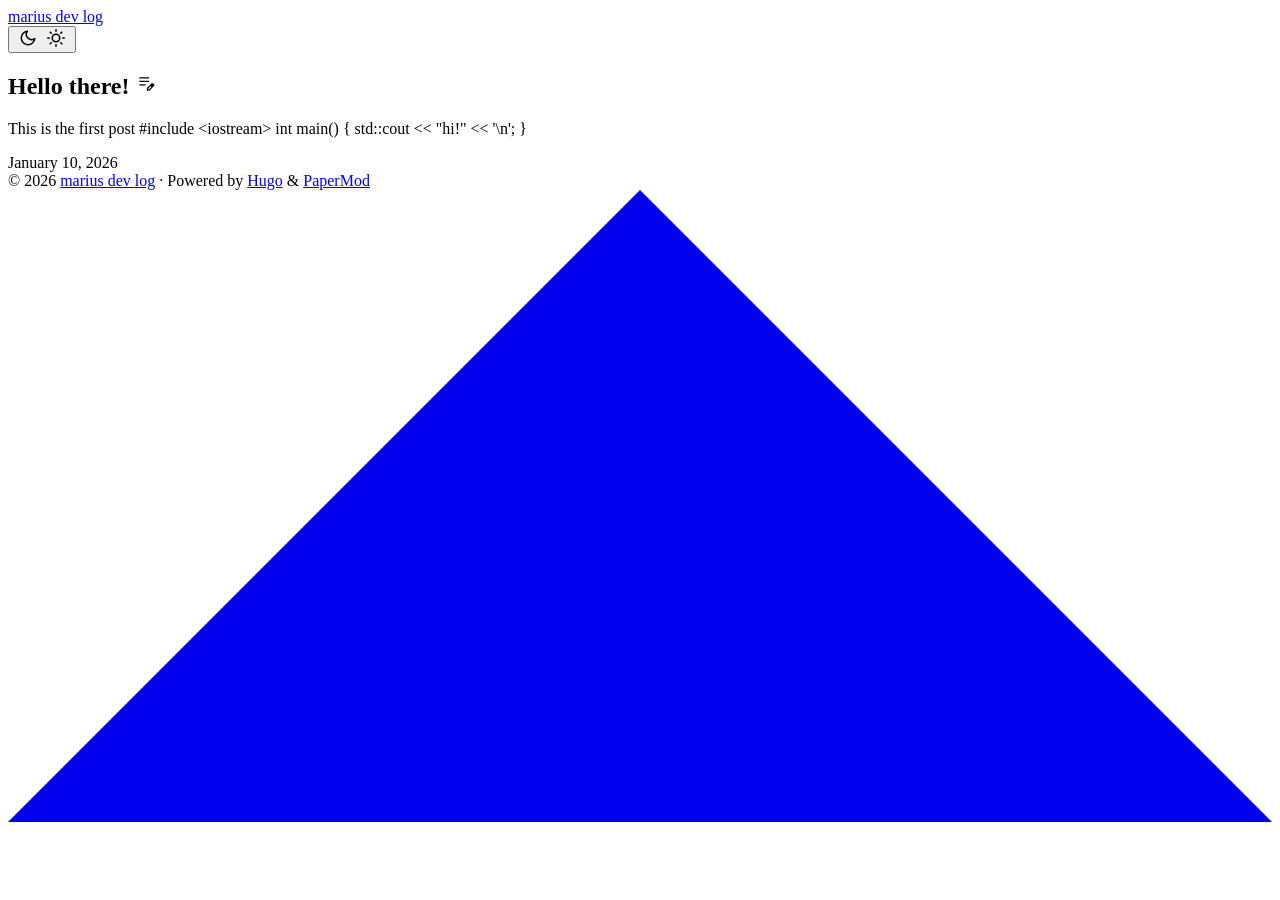
==== public/index.html @ 07ffaeef "Initial Hugo blog commit" ====
<!DOCTYPE html>
<html lang="en" dir="auto" data-theme="auto">

<head>
	<meta name="generator" content="Hugo 0.154.3"><script src="/livereload.js?mindelay=10&amp;v=2&amp;port=1313&amp;path=livereload" data-no-instant defer></script><meta charset="utf-8">
<meta http-equiv="X-UA-Compatible" content="IE=edge">
<meta name="viewport" content="width=device-width, initial-scale=1, shrink-to-fit=no">
<meta name="robots" content="noindex, nofollow">
<title>marius dev log</title>

<meta name="description" content="">
<meta name="author" content="">
<link rel="canonical" href="http://localhost:1313/">
<link crossorigin="anonymous" href="/assets/css/stylesheet.da3211e5ef867bf2b75fd5a6515cfed7195c011e8ab735694e203810a827097b.css" integrity="sha256-2jIR5e&#43;Ge/K3X9WmUVz&#43;1xlcAR6KtzVpTiA4EKgnCXs=" rel="preload stylesheet" as="style">
<link rel="icon" href="http://localhost:1313/favicon.ico">
<link rel="icon" type="image/png" sizes="16x16" href="http://localhost:1313/favicon-16x16.png">
<link rel="icon" type="image/png" sizes="32x32" href="http://localhost:1313/favicon-32x32.png">
<link rel="apple-touch-icon" href="http://localhost:1313/apple-touch-icon.png">
<link rel="mask-icon" href="http://localhost:1313/safari-pinned-tab.svg">
<meta name="theme-color" content="#2e2e33">
<meta name="msapplication-TileColor" content="#2e2e33">
<link rel="alternate" type="application/rss+xml" href="http://localhost:1313/index.xml" title="rss">
<link rel="alternate" hreflang="en" href="http://localhost:1313/">
<noscript>
    <style>
        #theme-toggle,
        .top-link {
            display: none;
        }

    </style>
    <style>
        @media (prefers-color-scheme: dark) {
            :root {
                --theme: rgb(29, 30, 32);
                --entry: rgb(46, 46, 51);
                --primary: rgb(218, 218, 219);
                --secondary: rgb(155, 156, 157);
                --tertiary: rgb(65, 66, 68);
                --content: rgb(196, 196, 197);
                --code-block-bg: rgb(46, 46, 51);
                --code-bg: rgb(55, 56, 62);
                --border: rgb(51, 51, 51);
                color-scheme: dark;
            }

            .list {
                background: var(--theme);
            }

            .toc {
                background: var(--entry);
            }
        }

        @media (prefers-color-scheme: light) {
            .list::-webkit-scrollbar-thumb {
                border-color: var(--code-bg);
            }
        }

    </style>
</noscript>
<script>
    if (localStorage.getItem("pref-theme") === "dark") {
        document.querySelector("html").dataset.theme = 'dark';
    } else if (localStorage.getItem("pref-theme") === "light") {
       document.querySelector("html").dataset.theme = 'light';
    } else if (window.matchMedia('(prefers-color-scheme: dark)').matches) {
        document.querySelector("html").dataset.theme = 'dark';
    } else {
        document.querySelector("html").dataset.theme = 'light';
    }

</script>
</head>
<body class="list" id="top">
    <header class="header">
    <nav class="nav">
        <div class="logo">
            <a href="http://localhost:1313/" accesskey="h" title="marius dev log (Alt + H)">marius dev log</a>
            <div class="logo-switches">
                <button id="theme-toggle" accesskey="t" title="(Alt + T)" aria-label="Toggle theme">
                    <svg id="moon" xmlns="http://www.w3.org/2000/svg" width="24" height="18" viewBox="0 0 24 24"
                        fill="none" stroke="currentColor" stroke-width="2" stroke-linecap="round"
                        stroke-linejoin="round">
                        <path d="M21 12.79A9 9 0 1 1 11.21 3 7 7 0 0 0 21 12.79z"></path>
                    </svg>
                    <svg id="sun" xmlns="http://www.w3.org/2000/svg" width="24" height="18" viewBox="0 0 24 24"
                        fill="none" stroke="currentColor" stroke-width="2" stroke-linecap="round"
                        stroke-linejoin="round">
                        <circle cx="12" cy="12" r="5"></circle>
                        <line x1="12" y1="1" x2="12" y2="3"></line>
                        <line x1="12" y1="21" x2="12" y2="23"></line>
                        <line x1="4.22" y1="4.22" x2="5.64" y2="5.64"></line>
                        <line x1="18.36" y1="18.36" x2="19.78" y2="19.78"></line>
                        <line x1="1" y1="12" x2="3" y2="12"></line>
                        <line x1="21" y1="12" x2="23" y2="12"></line>
                        <line x1="4.22" y1="19.78" x2="5.64" y2="18.36"></line>
                        <line x1="18.36" y1="5.64" x2="19.78" y2="4.22"></line>
                    </svg>
                </button>
            </div>
        </div>
        <ul id="menu">
        </ul>
    </nav>
</header>
<main class="main"> 

<article class="first-entry"> 
  <header class="entry-header">
    <h2 class="entry-hint-parent">Hello there!
      <span class="entry-hint" title="Draft">
        <svg xmlns="http://www.w3.org/2000/svg" height="20" viewBox="0 -960 960 960" fill="currentColor">
          <path
            d="M160-410v-60h300v60H160Zm0-165v-60h470v60H160Zm0-165v-60h470v60H160Zm360 580v-123l221-220q9-9 20-13t22-4q12 0 23 4.5t20 13.5l37 37q9 9 13 20t4 22q0 11-4.5 22.5T862.09-380L643-160H520Zm300-263-37-37 37 37ZM580-220h38l121-122-18-19-19-18-122 121v38Zm141-141-19-18 37 37-18-19Z" />
        </svg>
      </span>
    </h2>
  </header>
  <div class="entry-content">
    <p>This is the first post
#include &lt;iostream&gt; int main() { std::cout &lt;&lt; &#34;hi!&#34; &lt;&lt; &#39;\n&#39;; } </p>
  </div>
  <footer class="entry-footer"><span title='2026-01-10 10:39:03 +1100 AEDT'>January 10, 2026</span></footer>
  <a class="entry-link" aria-label="post link to Hello there!" href="http://localhost:1313/posts/my-first-post/"></a>
</article>
    </main>
    
<footer class="footer">
        <span>&copy; 2026 <a href="http://localhost:1313/">marius dev log</a></span> · 

    <span>
        Powered by
        <a href="https://gohugo.io/" rel="noopener noreferrer" target="_blank">Hugo</a> &
        <a href="https://github.com/adityatelange/hugo-PaperMod/" rel="noopener" target="_blank">PaperMod</a>
    </span>
</footer>
<a href="#top" aria-label="go to top" title="Go to Top (Alt + G)" class="top-link" id="top-link" accesskey="g">
    <svg xmlns="http://www.w3.org/2000/svg" viewBox="0 0 12 6" fill="currentColor">
        <path d="M12 6H0l6-6z" />
    </svg>
</a>

<script>
    let menu = document.getElementById('menu');
    if (menu) {
        
        const scrollPosition = localStorage.getItem("menu-scroll-position");
        if (scrollPosition) {
            menu.scrollLeft = parseInt(scrollPosition, 10);
        }
        
        menu.onscroll = function () {
            localStorage.setItem("menu-scroll-position", menu.scrollLeft);
        }
    }

    document.querySelectorAll('a[href^="#"]').forEach(anchor => {
        anchor.addEventListener("click", function (e) {
            e.preventDefault();
            var id = this.getAttribute("href").substr(1);
            if (!window.matchMedia('(prefers-reduced-motion: reduce)').matches) {
                document.querySelector(`[id='${decodeURIComponent(id)}']`).scrollIntoView({
                    behavior: "smooth"
                });
            } else {
                document.querySelector(`[id='${decodeURIComponent(id)}']`).scrollIntoView();
            }
            if (id === "top") {
                history.replaceState(null, null, " ");
            } else {
                history.pushState(null, null, `#${id}`);
            }
        });
    });

</script>
<script>
    var mybutton = document.getElementById("top-link");
    window.onscroll = function () {
        if (document.body.scrollTop > 800 || document.documentElement.scrollTop > 800) {
            mybutton.style.visibility = "visible";
            mybutton.style.opacity = "1";
        } else {
            mybutton.style.visibility = "hidden";
            mybutton.style.opacity = "0";
        }
    };

</script>
<script>
    document.getElementById("theme-toggle").addEventListener("click", () => {
        const html = document.querySelector("html");
        if (html.dataset.theme === "dark") {
            html.dataset.theme = 'light';
            localStorage.setItem("pref-theme", 'light');
        } else {
            html.dataset.theme = 'dark';
            localStorage.setItem("pref-theme", 'dark');
        }
    })

</script>
</body>

</html>
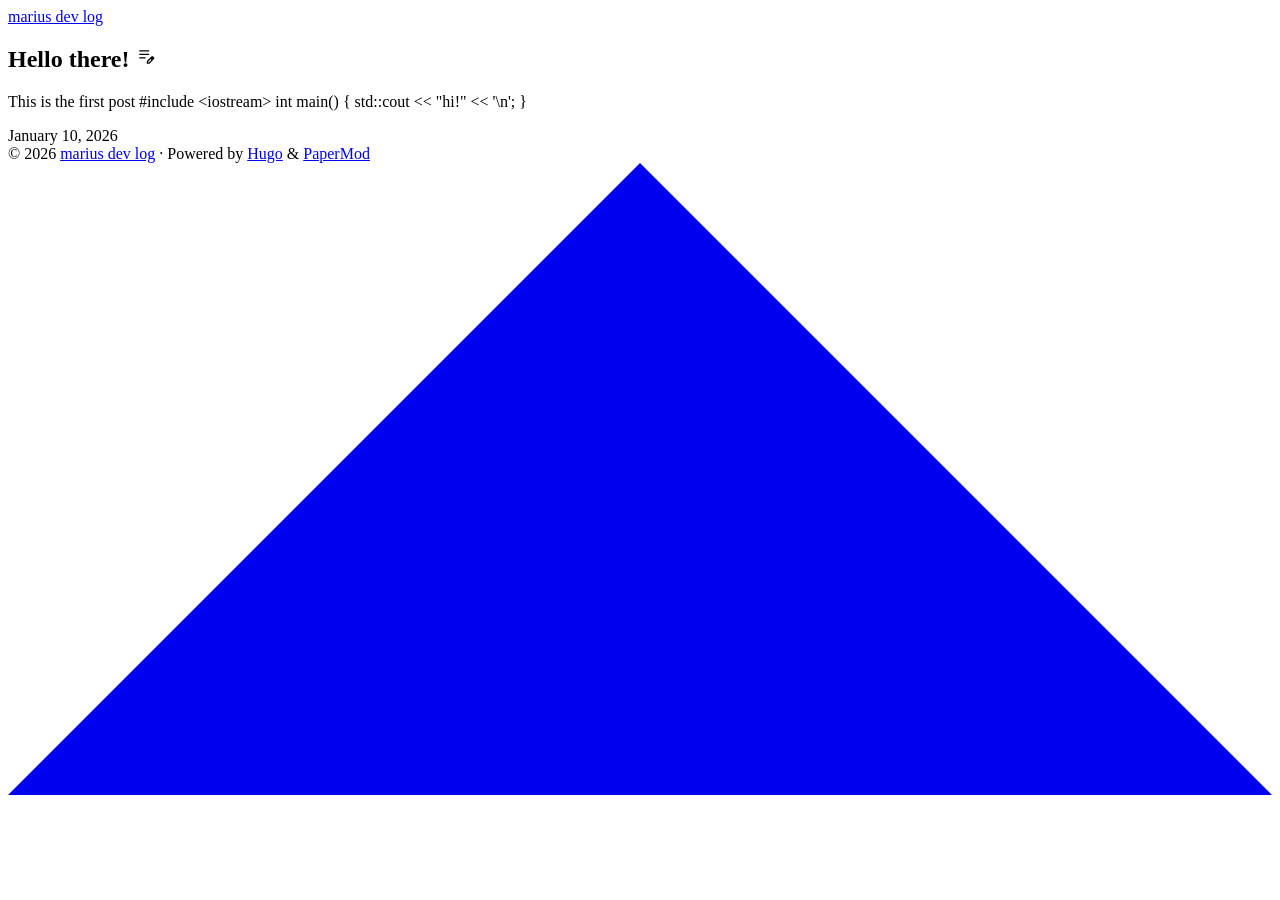
==== commit 8597a45d: "feat: add favicon and changed theme to light" ====
--- a/public/index.html
+++ b/public/index.html
@@ -1,8 +1,8 @@
 <!DOCTYPE html>
-<html lang="en" dir="auto" data-theme="auto">
+<html lang="en" dir="auto" data-theme="light">
 
 <head>
-	<meta name="generator" content="Hugo 0.154.3"><script src="/livereload.js?mindelay=10&amp;v=2&amp;port=1313&amp;path=livereload" data-no-instant defer></script><meta charset="utf-8">
+	<meta name="generator" content="Hugo 0.154.3"><script src="/blog/livereload.js?mindelay=10&amp;v=2&amp;port=1313&amp;path=blog/livereload" data-no-instant defer></script><meta charset="utf-8">
 <meta http-equiv="X-UA-Compatible" content="IE=edge">
 <meta name="viewport" content="width=device-width, initial-scale=1, shrink-to-fit=no">
 <meta name="robots" content="noindex, nofollow">
@@ -10,17 +10,17 @@
 
 <meta name="description" content="">
 <meta name="author" content="">
-<link rel="canonical" href="http://localhost:1313/">
-<link crossorigin="anonymous" href="/assets/css/stylesheet.da3211e5ef867bf2b75fd5a6515cfed7195c011e8ab735694e203810a827097b.css" integrity="sha256-2jIR5e&#43;Ge/K3X9WmUVz&#43;1xlcAR6KtzVpTiA4EKgnCXs=" rel="preload stylesheet" as="style">
-<link rel="icon" href="http://localhost:1313/favicon.ico">
-<link rel="icon" type="image/png" sizes="16x16" href="http://localhost:1313/favicon-16x16.png">
-<link rel="icon" type="image/png" sizes="32x32" href="http://localhost:1313/favicon-32x32.png">
-<link rel="apple-touch-icon" href="http://localhost:1313/apple-touch-icon.png">
-<link rel="mask-icon" href="http://localhost:1313/safari-pinned-tab.svg">
+<link rel="canonical" href="http://localhost:1313/blog/">
+<link crossorigin="anonymous" href="/blog/assets/css/stylesheet.da3211e5ef867bf2b75fd5a6515cfed7195c011e8ab735694e203810a827097b.css" integrity="sha256-2jIR5e&#43;Ge/K3X9WmUVz&#43;1xlcAR6KtzVpTiA4EKgnCXs=" rel="preload stylesheet" as="style">
+<link rel="icon" href="http://localhost:1313/blog/favicon.ico">
+<link rel="icon" type="image/png" sizes="16x16" href="http://localhost:1313/blog/favicon-16x16.png">
+<link rel="icon" type="image/png" sizes="32x32" href="http://localhost:1313/blog/favicon-32x32.png">
+<link rel="apple-touch-icon" href="http://localhost:1313/blog/apple-touch-icon.png">
+<link rel="mask-icon" href="http://localhost:1313/blog/safari-pinned-tab.svg">
 <meta name="theme-color" content="#2e2e33">
 <meta name="msapplication-TileColor" content="#2e2e33">
-<link rel="alternate" type="application/rss+xml" href="http://localhost:1313/index.xml" title="rss">
-<link rel="alternate" hreflang="en" href="http://localhost:1313/">
+<link rel="alternate" type="application/rss+xml" href="http://localhost:1313/blog/index.xml" title="rss">
+<link rel="alternate" hreflang="en" href="http://localhost:1313/blog/">
 <noscript>
     <style>
         #theme-toggle,
@@ -29,77 +29,14 @@
         }
 
     </style>
-    <style>
-        @media (prefers-color-scheme: dark) {
-            :root {
-                --theme: rgb(29, 30, 32);
-                --entry: rgb(46, 46, 51);
-                --primary: rgb(218, 218, 219);
-                --secondary: rgb(155, 156, 157);
-                --tertiary: rgb(65, 66, 68);
-                --content: rgb(196, 196, 197);
-                --code-block-bg: rgb(46, 46, 51);
-                --code-bg: rgb(55, 56, 62);
-                --border: rgb(51, 51, 51);
-                color-scheme: dark;
-            }
-
-            .list {
-                background: var(--theme);
-            }
-
-            .toc {
-                background: var(--entry);
-            }
-        }
-
-        @media (prefers-color-scheme: light) {
-            .list::-webkit-scrollbar-thumb {
-                border-color: var(--code-bg);
-            }
-        }
-
-    </style>
 </noscript>
-<script>
-    if (localStorage.getItem("pref-theme") === "dark") {
-        document.querySelector("html").dataset.theme = 'dark';
-    } else if (localStorage.getItem("pref-theme") === "light") {
-       document.querySelector("html").dataset.theme = 'light';
-    } else if (window.matchMedia('(prefers-color-scheme: dark)').matches) {
-        document.querySelector("html").dataset.theme = 'dark';
-    } else {
-        document.querySelector("html").dataset.theme = 'light';
-    }
-
-</script>
 </head>
 <body class="list" id="top">
     <header class="header">
     <nav class="nav">
         <div class="logo">
-            <a href="http://localhost:1313/" accesskey="h" title="marius dev log (Alt + H)">marius dev log</a>
+            <a href="http://localhost:1313/blog/" accesskey="h" title="marius dev log (Alt + H)">marius dev log</a>
             <div class="logo-switches">
-                <button id="theme-toggle" accesskey="t" title="(Alt + T)" aria-label="Toggle theme">
-                    <svg id="moon" xmlns="http://www.w3.org/2000/svg" width="24" height="18" viewBox="0 0 24 24"
-                        fill="none" stroke="currentColor" stroke-width="2" stroke-linecap="round"
-                        stroke-linejoin="round">
-                        <path d="M21 12.79A9 9 0 1 1 11.21 3 7 7 0 0 0 21 12.79z"></path>
-                    </svg>
-                    <svg id="sun" xmlns="http://www.w3.org/2000/svg" width="24" height="18" viewBox="0 0 24 24"
-                        fill="none" stroke="currentColor" stroke-width="2" stroke-linecap="round"
-                        stroke-linejoin="round">
-                        <circle cx="12" cy="12" r="5"></circle>
-                        <line x1="12" y1="1" x2="12" y2="3"></line>
-                        <line x1="12" y1="21" x2="12" y2="23"></line>
-                        <line x1="4.22" y1="4.22" x2="5.64" y2="5.64"></line>
-                        <line x1="18.36" y1="18.36" x2="19.78" y2="19.78"></line>
-                        <line x1="1" y1="12" x2="3" y2="12"></line>
-                        <line x1="21" y1="12" x2="23" y2="12"></line>
-                        <line x1="4.22" y1="19.78" x2="5.64" y2="18.36"></line>
-                        <line x1="18.36" y1="5.64" x2="19.78" y2="4.22"></line>
-                    </svg>
-                </button>
             </div>
         </div>
         <ul id="menu">
@@ -124,12 +61,12 @@
 #include &lt;iostream&gt; int main() { std::cout &lt;&lt; &#34;hi!&#34; &lt;&lt; &#39;\n&#39;; } </p>
   </div>
   <footer class="entry-footer"><span title='2026-01-10 10:39:03 +1100 AEDT'>January 10, 2026</span></footer>
-  <a class="entry-link" aria-label="post link to Hello there!" href="http://localhost:1313/posts/my-first-post/"></a>
+  <a class="entry-link" aria-label="post link to Hello there!" href="http://localhost:1313/blog/posts/my-first-post/"></a>
 </article>
     </main>
     
 <footer class="footer">
-        <span>&copy; 2026 <a href="http://localhost:1313/">marius dev log</a></span> · 
+        <span>&copy; 2026 <a href="http://localhost:1313/blog/">marius dev log</a></span> · 
 
     <span>
         Powered by
@@ -190,19 +127,6 @@
     };
 
 </script>
-<script>
-    document.getElementById("theme-toggle").addEventListener("click", () => {
-        const html = document.querySelector("html");
-        if (html.dataset.theme === "dark") {
-            html.dataset.theme = 'light';
-            localStorage.setItem("pref-theme", 'light');
-        } else {
-            html.dataset.theme = 'dark';
-            localStorage.setItem("pref-theme", 'dark');
-        }
-    })
-
-</script>
 </body>
 
 </html>
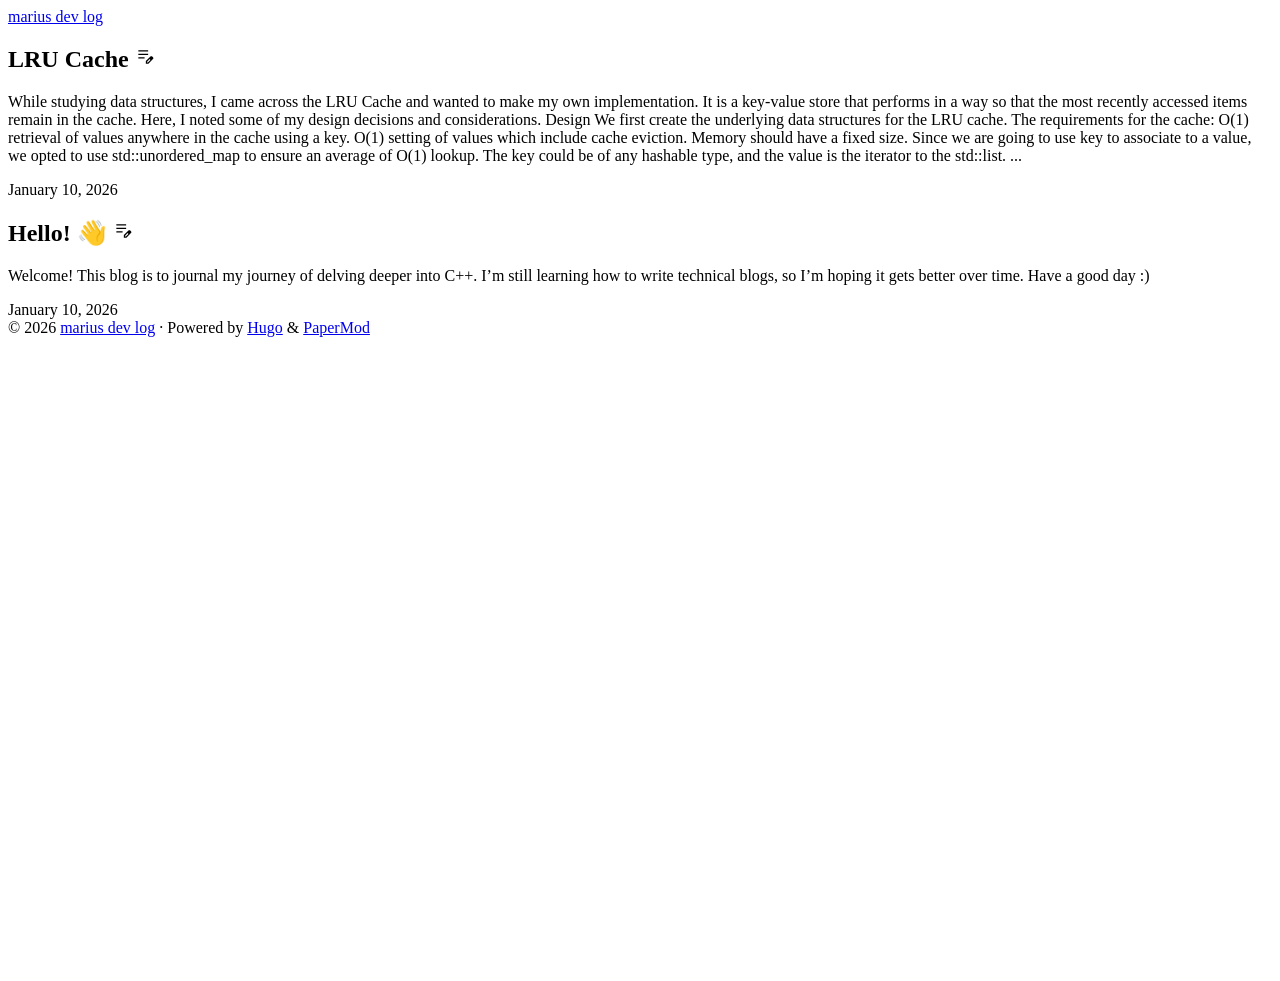
==== commit b7dce750: "feat: add page" ====
--- a/public/index.html
+++ b/public/index.html
@@ -47,7 +47,7 @@
 
 <article class="first-entry"> 
   <header class="entry-header">
-    <h2 class="entry-hint-parent">Hello there!
+    <h2 class="entry-hint-parent">LRU Cache
       <span class="entry-hint" title="Draft">
         <svg xmlns="http://www.w3.org/2000/svg" height="20" viewBox="0 -960 960 960" fill="currentColor">
           <path
@@ -57,11 +57,32 @@
     </h2>
   </header>
   <div class="entry-content">
-    <p>This is the first post
-#include &lt;iostream&gt; int main() { std::cout &lt;&lt; &#34;hi!&#34; &lt;&lt; &#39;\n&#39;; } </p>
+    <p>While studying data structures, I came across the LRU Cache and wanted to make my own implementation. It is a key-value store that performs in a way so that the most recently accessed items remain in the cache. Here, I noted some of my design decisions and considerations.
+Design We first create the underlying data structures for the LRU cache. The requirements for the cache:
+O(1) retrieval of values anywhere in the cache using a key. O(1) setting of values which include cache eviction. Memory should have a fixed size. Since we are going to use key to associate to a value, we opted to use std::unordered_map to ensure an average of O(1) lookup. The key could be of any hashable type, and the value is the iterator to the std::list.
+...</p>
+  </div>
+  <footer class="entry-footer"><span title='2026-01-10 14:04:34 +1100 AEDT'>January 10, 2026</span></footer>
+  <a class="entry-link" aria-label="post link to LRU Cache" href="http://localhost:1313/blog/posts/lru/"></a>
+</article>
+
+<article class="post-entry"> 
+  <header class="entry-header">
+    <h2 class="entry-hint-parent">Hello! 👋
+      <span class="entry-hint" title="Draft">
+        <svg xmlns="http://www.w3.org/2000/svg" height="20" viewBox="0 -960 960 960" fill="currentColor">
+          <path
+            d="M160-410v-60h300v60H160Zm0-165v-60h470v60H160Zm0-165v-60h470v60H160Zm360 580v-123l221-220q9-9 20-13t22-4q12 0 23 4.5t20 13.5l37 37q9 9 13 20t4 22q0 11-4.5 22.5T862.09-380L643-160H520Zm300-263-37-37 37 37ZM580-220h38l121-122-18-19-19-18-122 121v38Zm141-141-19-18 37 37-18-19Z" />
+        </svg>
+      </span>
+    </h2>
+  </header>
+  <div class="entry-content">
+    <p>Welcome! This blog is to journal my journey of delving deeper into C&#43;&#43;. I’m still learning how to write technical blogs, so I’m hoping it gets better over time. Have a good day :)
+</p>
   </div>
   <footer class="entry-footer"><span title='2026-01-10 10:39:03 +1100 AEDT'>January 10, 2026</span></footer>
-  <a class="entry-link" aria-label="post link to Hello there!" href="http://localhost:1313/blog/posts/my-first-post/"></a>
+  <a class="entry-link" aria-label="post link to Hello! 👋" href="http://localhost:1313/blog/posts/hello/"></a>
 </article>
     </main>
     
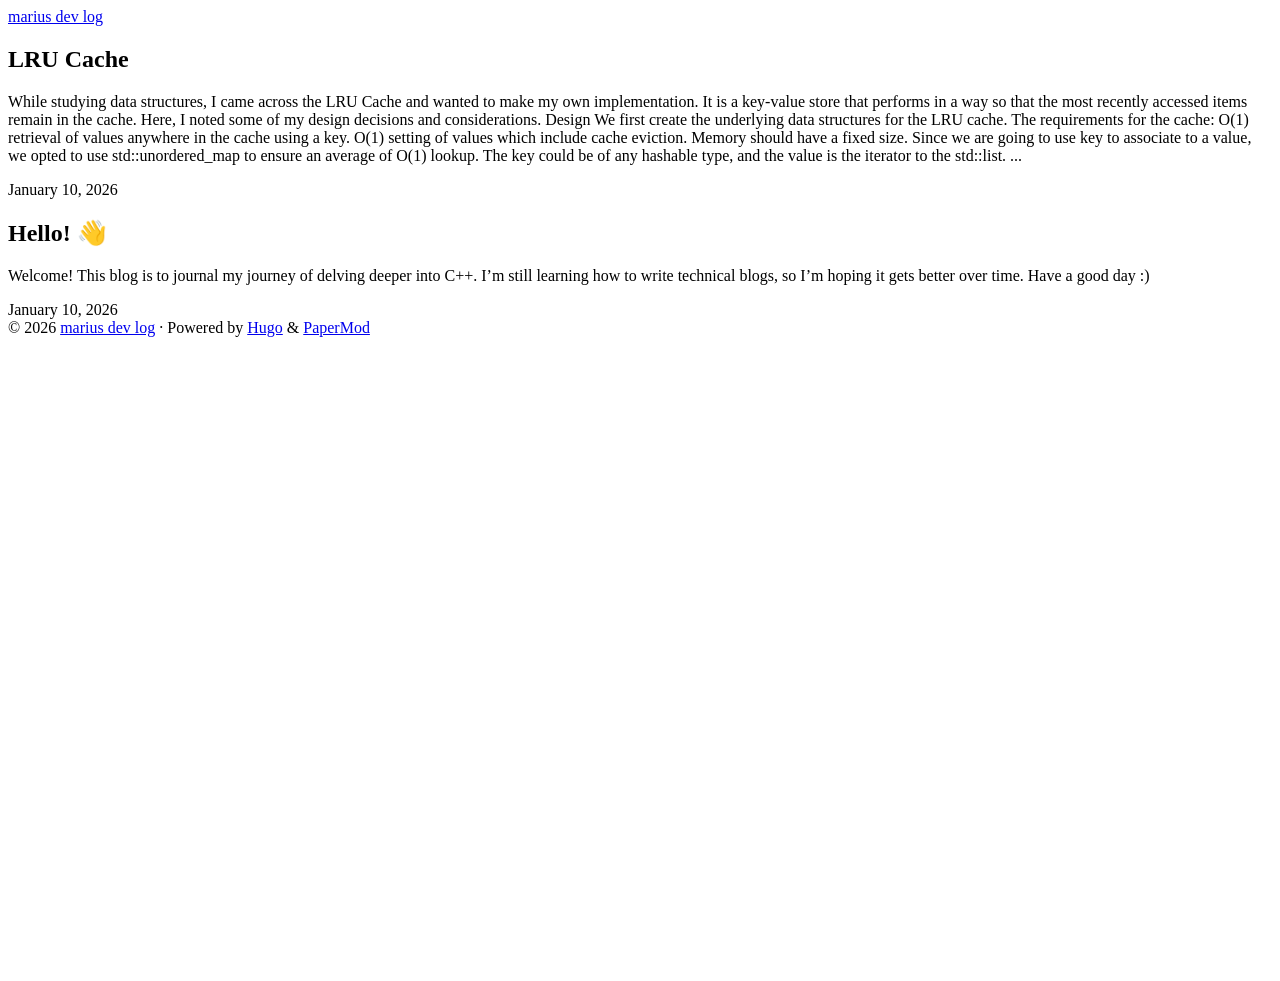
==== commit e2936e27: "feat: update rest of baseURL" ====
--- a/public/index.html
+++ b/public/index.html
@@ -2,7 +2,7 @@
 <html lang="en" dir="auto" data-theme="light">
 
 <head>
-	<meta name="generator" content="Hugo 0.154.3"><script src="/blog/livereload.js?mindelay=10&amp;v=2&amp;port=1313&amp;path=blog/livereload" data-no-instant defer></script><meta charset="utf-8">
+	<meta name="generator" content="Hugo 0.154.3"><script src="/livereload.js?mindelay=10&amp;v=2&amp;port=1313&amp;path=livereload" data-no-instant defer></script><meta charset="utf-8">
 <meta http-equiv="X-UA-Compatible" content="IE=edge">
 <meta name="viewport" content="width=device-width, initial-scale=1, shrink-to-fit=no">
 <meta name="robots" content="noindex, nofollow">
@@ -10,17 +10,17 @@
 
 <meta name="description" content="">
 <meta name="author" content="">
-<link rel="canonical" href="http://localhost:1313/blog/">
-<link crossorigin="anonymous" href="/blog/assets/css/stylesheet.da3211e5ef867bf2b75fd5a6515cfed7195c011e8ab735694e203810a827097b.css" integrity="sha256-2jIR5e&#43;Ge/K3X9WmUVz&#43;1xlcAR6KtzVpTiA4EKgnCXs=" rel="preload stylesheet" as="style">
-<link rel="icon" href="http://localhost:1313/blog/favicon.ico">
-<link rel="icon" type="image/png" sizes="16x16" href="http://localhost:1313/blog/favicon-16x16.png">
-<link rel="icon" type="image/png" sizes="32x32" href="http://localhost:1313/blog/favicon-32x32.png">
-<link rel="apple-touch-icon" href="http://localhost:1313/blog/apple-touch-icon.png">
-<link rel="mask-icon" href="http://localhost:1313/blog/safari-pinned-tab.svg">
+<link rel="canonical" href="http://localhost:1313/">
+<link crossorigin="anonymous" href="/assets/css/stylesheet.da3211e5ef867bf2b75fd5a6515cfed7195c011e8ab735694e203810a827097b.css" integrity="sha256-2jIR5e&#43;Ge/K3X9WmUVz&#43;1xlcAR6KtzVpTiA4EKgnCXs=" rel="preload stylesheet" as="style">
+<link rel="icon" href="http://localhost:1313/favicon.ico">
+<link rel="icon" type="image/png" sizes="16x16" href="http://localhost:1313/favicon-16x16.png">
+<link rel="icon" type="image/png" sizes="32x32" href="http://localhost:1313/favicon-32x32.png">
+<link rel="apple-touch-icon" href="http://localhost:1313/apple-touch-icon.png">
+<link rel="mask-icon" href="http://localhost:1313/safari-pinned-tab.svg">
 <meta name="theme-color" content="#2e2e33">
 <meta name="msapplication-TileColor" content="#2e2e33">
-<link rel="alternate" type="application/rss+xml" href="http://localhost:1313/blog/index.xml" title="rss">
-<link rel="alternate" hreflang="en" href="http://localhost:1313/blog/">
+<link rel="alternate" type="application/rss+xml" href="http://localhost:1313/index.xml" title="rss">
+<link rel="alternate" hreflang="en" href="http://localhost:1313/">
 <noscript>
     <style>
         #theme-toggle,
@@ -35,7 +35,7 @@
     <header class="header">
     <nav class="nav">
         <div class="logo">
-            <a href="http://localhost:1313/blog/" accesskey="h" title="marius dev log (Alt + H)">marius dev log</a>
+            <a href="http://localhost:1313/" accesskey="h" title="marius dev log (Alt + H)">marius dev log</a>
             <div class="logo-switches">
             </div>
         </div>
@@ -48,12 +48,6 @@
 <article class="first-entry"> 
   <header class="entry-header">
     <h2 class="entry-hint-parent">LRU Cache
-      <span class="entry-hint" title="Draft">
-        <svg xmlns="http://www.w3.org/2000/svg" height="20" viewBox="0 -960 960 960" fill="currentColor">
-          <path
-            d="M160-410v-60h300v60H160Zm0-165v-60h470v60H160Zm0-165v-60h470v60H160Zm360 580v-123l221-220q9-9 20-13t22-4q12 0 23 4.5t20 13.5l37 37q9 9 13 20t4 22q0 11-4.5 22.5T862.09-380L643-160H520Zm300-263-37-37 37 37ZM580-220h38l121-122-18-19-19-18-122 121v38Zm141-141-19-18 37 37-18-19Z" />
-        </svg>
-      </span>
     </h2>
   </header>
   <div class="entry-content">
@@ -63,18 +57,12 @@
 ...</p>
   </div>
   <footer class="entry-footer"><span title='2026-01-10 14:04:34 +1100 AEDT'>January 10, 2026</span></footer>
-  <a class="entry-link" aria-label="post link to LRU Cache" href="http://localhost:1313/blog/posts/lru/"></a>
+  <a class="entry-link" aria-label="post link to LRU Cache" href="http://localhost:1313/posts/lru/"></a>
 </article>
 
 <article class="post-entry"> 
   <header class="entry-header">
     <h2 class="entry-hint-parent">Hello! 👋
-      <span class="entry-hint" title="Draft">
-        <svg xmlns="http://www.w3.org/2000/svg" height="20" viewBox="0 -960 960 960" fill="currentColor">
-          <path
-            d="M160-410v-60h300v60H160Zm0-165v-60h470v60H160Zm0-165v-60h470v60H160Zm360 580v-123l221-220q9-9 20-13t22-4q12 0 23 4.5t20 13.5l37 37q9 9 13 20t4 22q0 11-4.5 22.5T862.09-380L643-160H520Zm300-263-37-37 37 37ZM580-220h38l121-122-18-19-19-18-122 121v38Zm141-141-19-18 37 37-18-19Z" />
-        </svg>
-      </span>
     </h2>
   </header>
   <div class="entry-content">
@@ -82,12 +70,12 @@
 </p>
   </div>
   <footer class="entry-footer"><span title='2026-01-10 10:39:03 +1100 AEDT'>January 10, 2026</span></footer>
-  <a class="entry-link" aria-label="post link to Hello! 👋" href="http://localhost:1313/blog/posts/hello/"></a>
+  <a class="entry-link" aria-label="post link to Hello! 👋" href="http://localhost:1313/posts/hello/"></a>
 </article>
     </main>
     
 <footer class="footer">
-        <span>&copy; 2026 <a href="http://localhost:1313/blog/">marius dev log</a></span> · 
+        <span>&copy; 2026 <a href="http://localhost:1313/">marius dev log</a></span> · 
 
     <span>
         Powered by
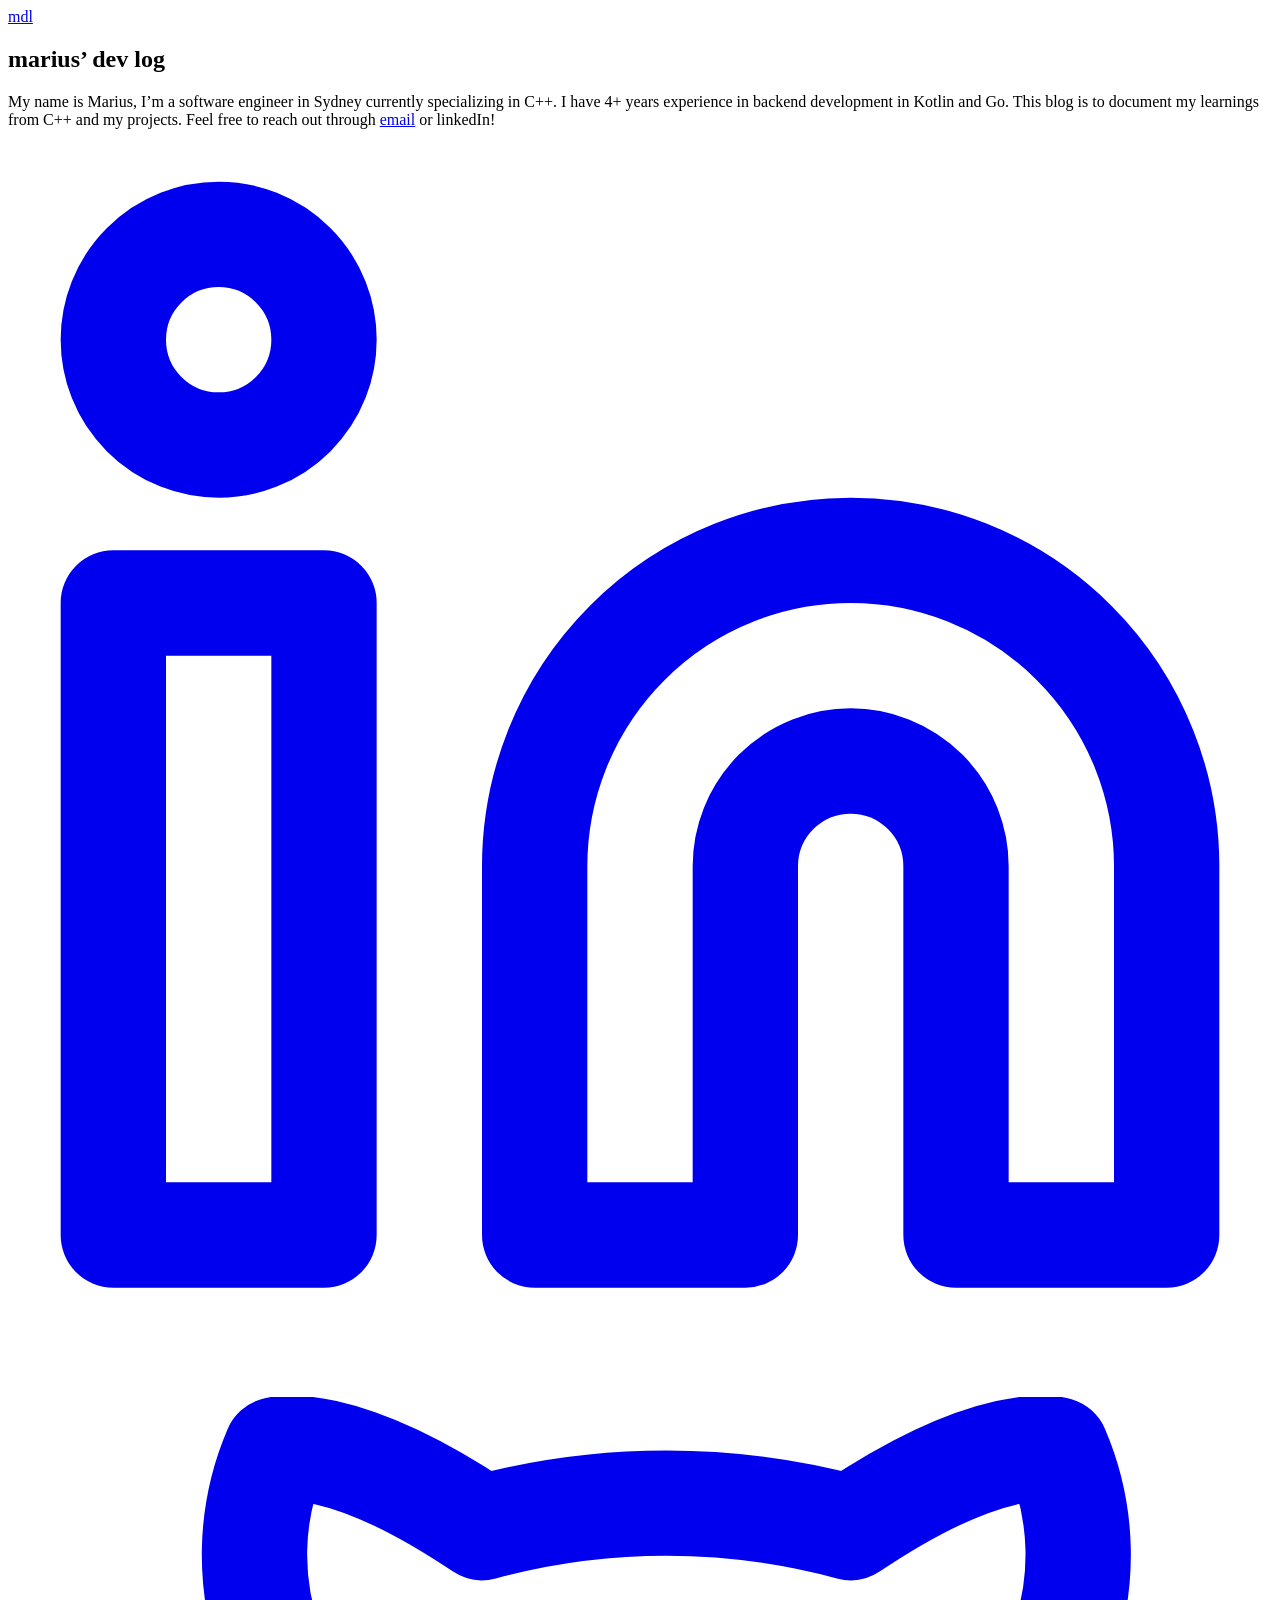
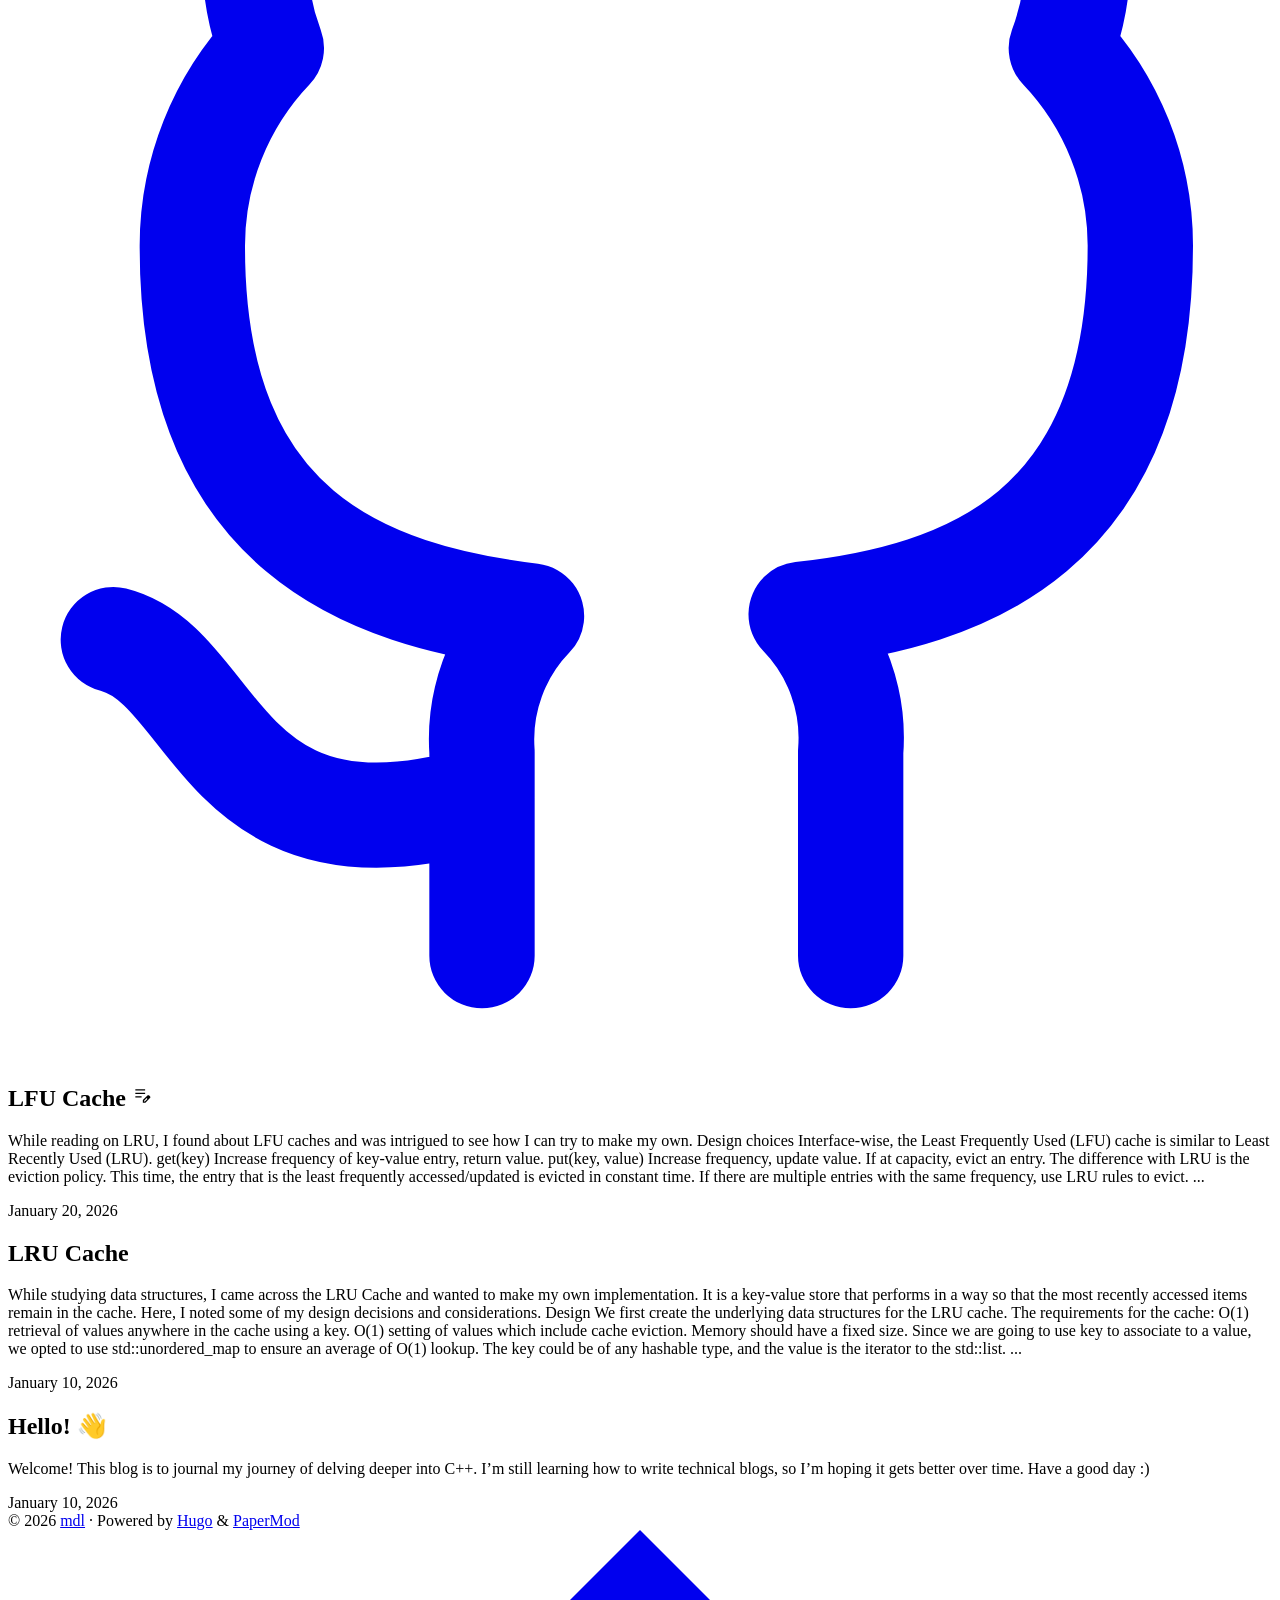
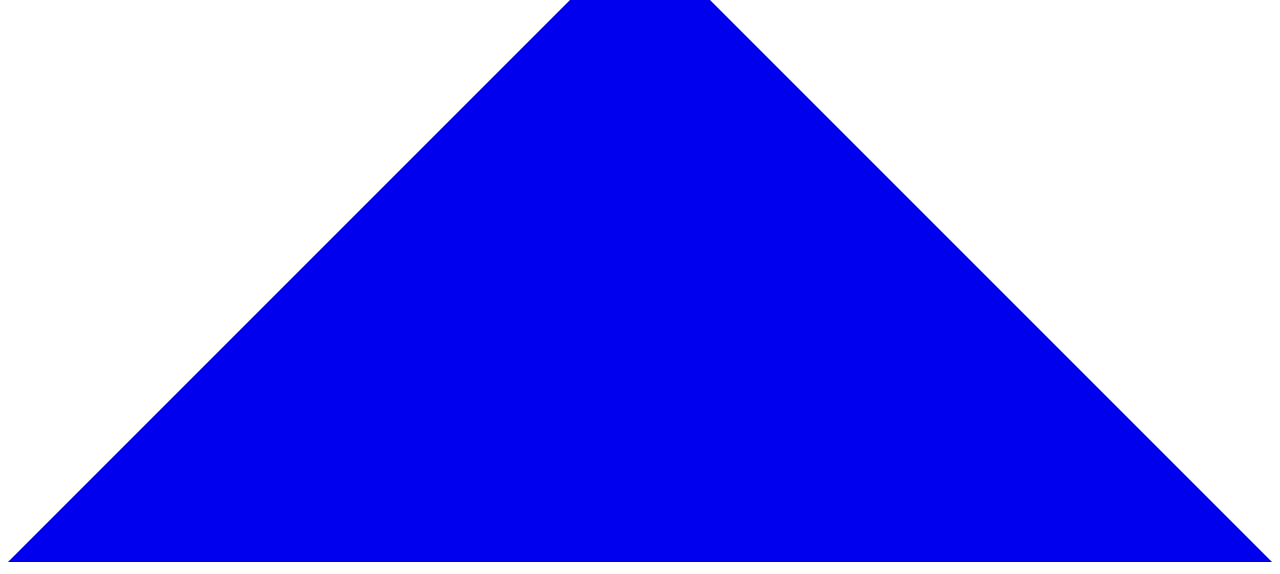
==== commit 1deec74f: "feat: update profile and add a post" ====
--- a/public/index.html
+++ b/public/index.html
@@ -6,7 +6,7 @@
 <meta http-equiv="X-UA-Compatible" content="IE=edge">
 <meta name="viewport" content="width=device-width, initial-scale=1, shrink-to-fit=no">
 <meta name="robots" content="noindex, nofollow">
-<title>marius dev log</title>
+<title>mdl</title>
 
 <meta name="description" content="">
 <meta name="author" content="">
@@ -35,7 +35,7 @@
     <header class="header">
     <nav class="nav">
         <div class="logo">
-            <a href="http://localhost:1313/" accesskey="h" title="marius dev log (Alt + H)">marius dev log</a>
+            <a href="http://localhost:1313/" accesskey="h" title="mdl (Alt + H)">mdl</a>
             <div class="logo-switches">
             </div>
         </div>
@@ -44,8 +44,60 @@
     </nav>
 </header>
 <main class="main"> 
+<article class="first-entry home-info">
+    <header class="entry-header">
+        <h1>marius&rsquo; dev log</h1>
+    </header>
+    <div class="entry-content">
+        My name is Marius, I&rsquo;m a software engineer in Sydney currently specializing in C++. I have 4+ years experience in backend development in Kotlin and Go. This blog is to document my learnings from C++ and my projects. Feel free to reach out through <a href='mailto:marius.atj@gmail.com' target='_blank'>email</a> or linkedIn!
+    </div>
+    <footer class="entry-footer">
+        <div class="social-icons" >
+    <a href="https://www.linkedin.com/in/mariusandrian/" target="_blank" rel="noopener noreferrer me"
+        title="Linkedin">
+        <svg xmlns="http://www.w3.org/2000/svg" viewBox="0 0 24 24" fill="none" stroke="currentColor" stroke-width="2"
+    stroke-linecap="round" stroke-linejoin="round">
+    <path d="M16 8a6 6 0 0 1 6 6v7h-4v-7a2 2 0 0 0-2-2 2 2 0 0 0-2 2v7h-4v-7a6 6 0 0 1 6-6z"></path>
+    <rect x="2" y="9" width="4" height="12"></rect>
+    <circle cx="4" cy="4" r="2"></circle>
+</svg>
+    </a>
+    <a href="https://github.com/mariusandrian" target="_blank" rel="noopener noreferrer me"
+        title="Github">
+        <svg xmlns="http://www.w3.org/2000/svg" viewBox="0 0 24 24" fill="none" stroke="currentColor" stroke-width="2"
+    stroke-linecap="round" stroke-linejoin="round">
+    <path
+        d="M9 19c-5 1.5-5-2.5-7-3m14 6v-3.87a3.37 3.37 0 0 0-.94-2.61c3.14-.35 6.44-1.54 6.44-7A5.44 5.44 0 0 0 20 4.77 5.07 5.07 0 0 0 19.91 1S18.73.65 16 2.48a13.38 13.38 0 0 0-7 0C6.27.65 5.09 1 5.09 1A5.07 5.07 0 0 0 5 4.77a5.44 5.44 0 0 0-1.5 3.78c0 5.42 3.3 6.61 6.44 7A3.37 3.37 0 0 0 9 18.13V22">
+    </path>
+</svg>
+    </a>
+</div>
 
-<article class="first-entry"> 
+    </footer>
+</article>
+
+<article class="post-entry"> 
+  <header class="entry-header">
+    <h2 class="entry-hint-parent">LFU Cache
+      <span class="entry-hint" title="Draft">
+        <svg xmlns="http://www.w3.org/2000/svg" height="20" viewBox="0 -960 960 960" fill="currentColor">
+          <path
+            d="M160-410v-60h300v60H160Zm0-165v-60h470v60H160Zm0-165v-60h470v60H160Zm360 580v-123l221-220q9-9 20-13t22-4q12 0 23 4.5t20 13.5l37 37q9 9 13 20t4 22q0 11-4.5 22.5T862.09-380L643-160H520Zm300-263-37-37 37 37ZM580-220h38l121-122-18-19-19-18-122 121v38Zm141-141-19-18 37 37-18-19Z" />
+        </svg>
+      </span>
+    </h2>
+  </header>
+  <div class="entry-content">
+    <p>While reading on LRU, I found about LFU caches and was intrigued to see how I can try to make my own.
+Design choices Interface-wise, the Least Frequently Used (LFU) cache is similar to Least Recently Used (LRU).
+get(key) Increase frequency of key-value entry, return value. put(key, value) Increase frequency, update value. If at capacity, evict an entry. The difference with LRU is the eviction policy. This time, the entry that is the least frequently accessed/updated is evicted in constant time. If there are multiple entries with the same frequency, use LRU rules to evict.
+...</p>
+  </div>
+  <footer class="entry-footer"><span title='2026-01-20 13:15:58 +1100 AEDT'>January 20, 2026</span></footer>
+  <a class="entry-link" aria-label="post link to LFU Cache" href="http://localhost:1313/posts/lfu/"></a>
+</article>
+
+<article class="post-entry"> 
   <header class="entry-header">
     <h2 class="entry-hint-parent">LRU Cache
     </h2>
@@ -75,7 +127,7 @@
     </main>
     
 <footer class="footer">
-        <span>&copy; 2026 <a href="http://localhost:1313/">marius dev log</a></span> · 
+        <span>&copy; 2026 <a href="http://localhost:1313/">mdl</a></span> · 
 
     <span>
         Powered by
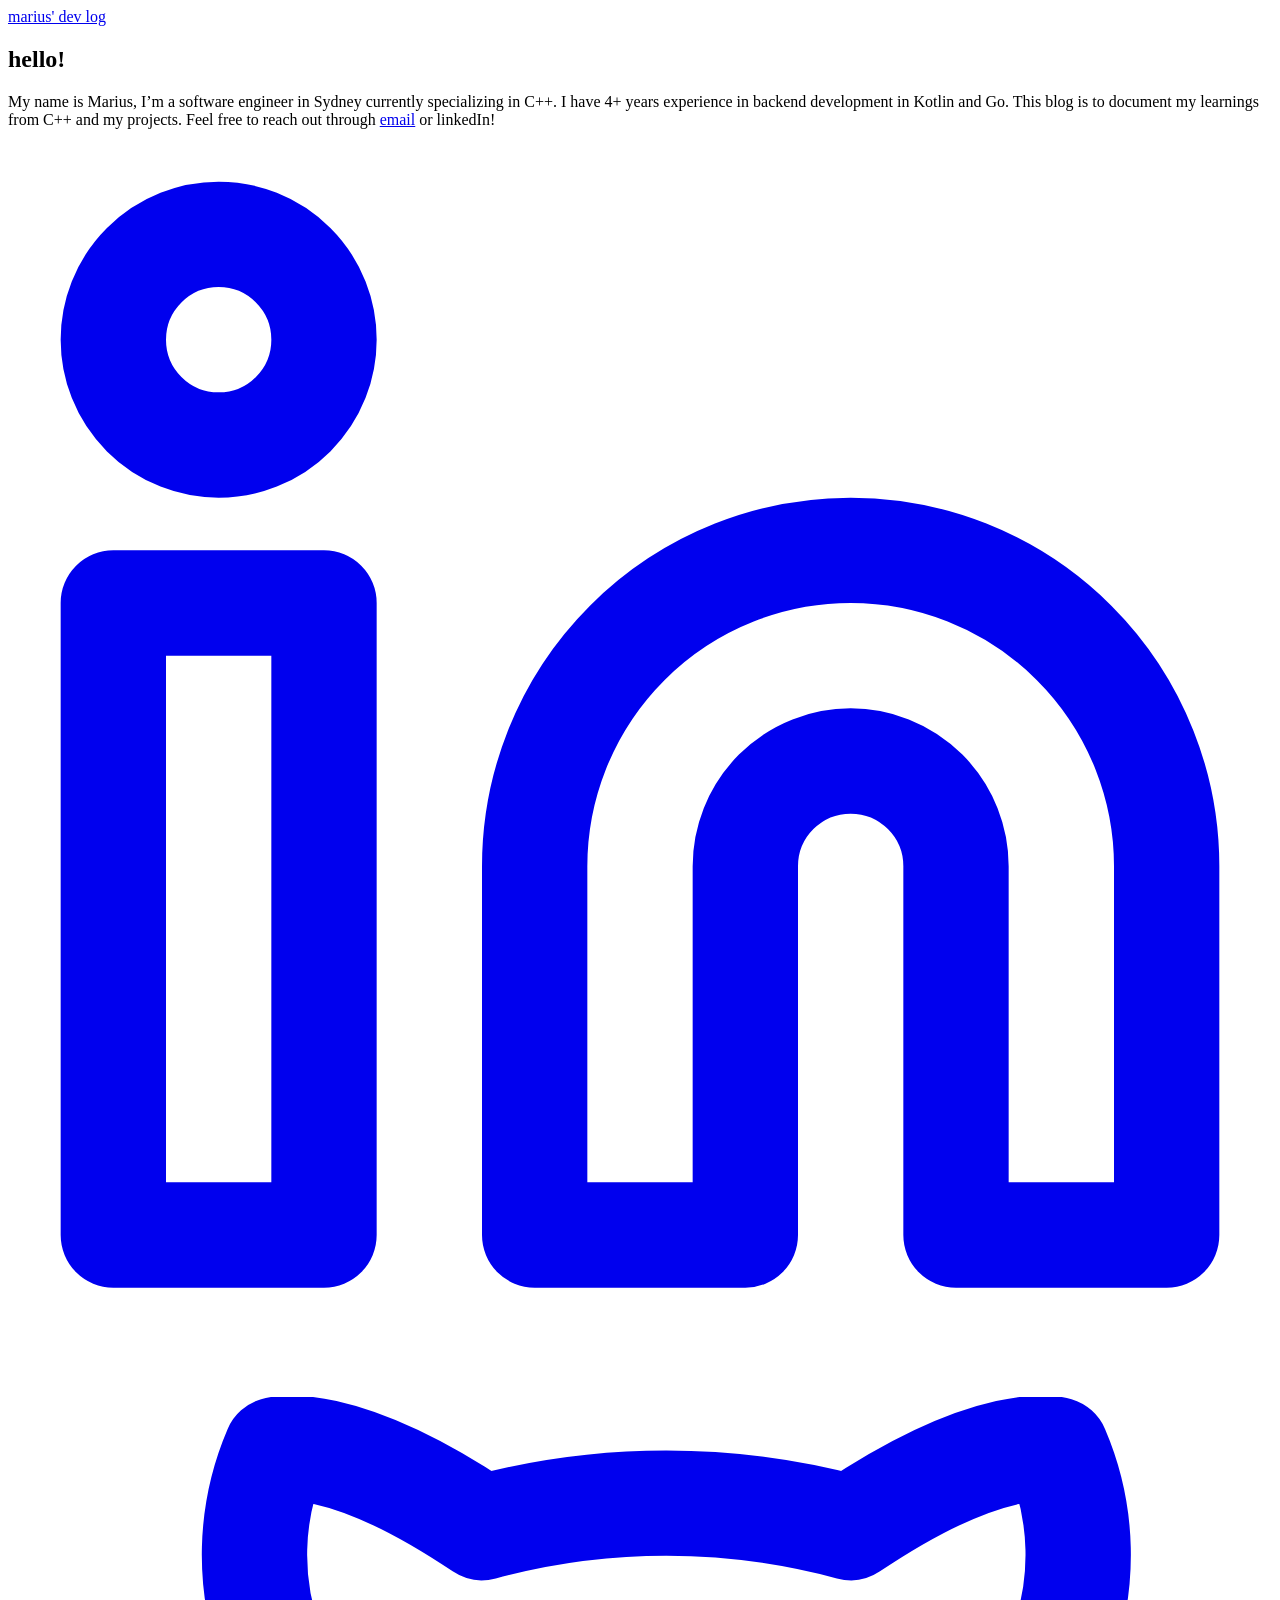
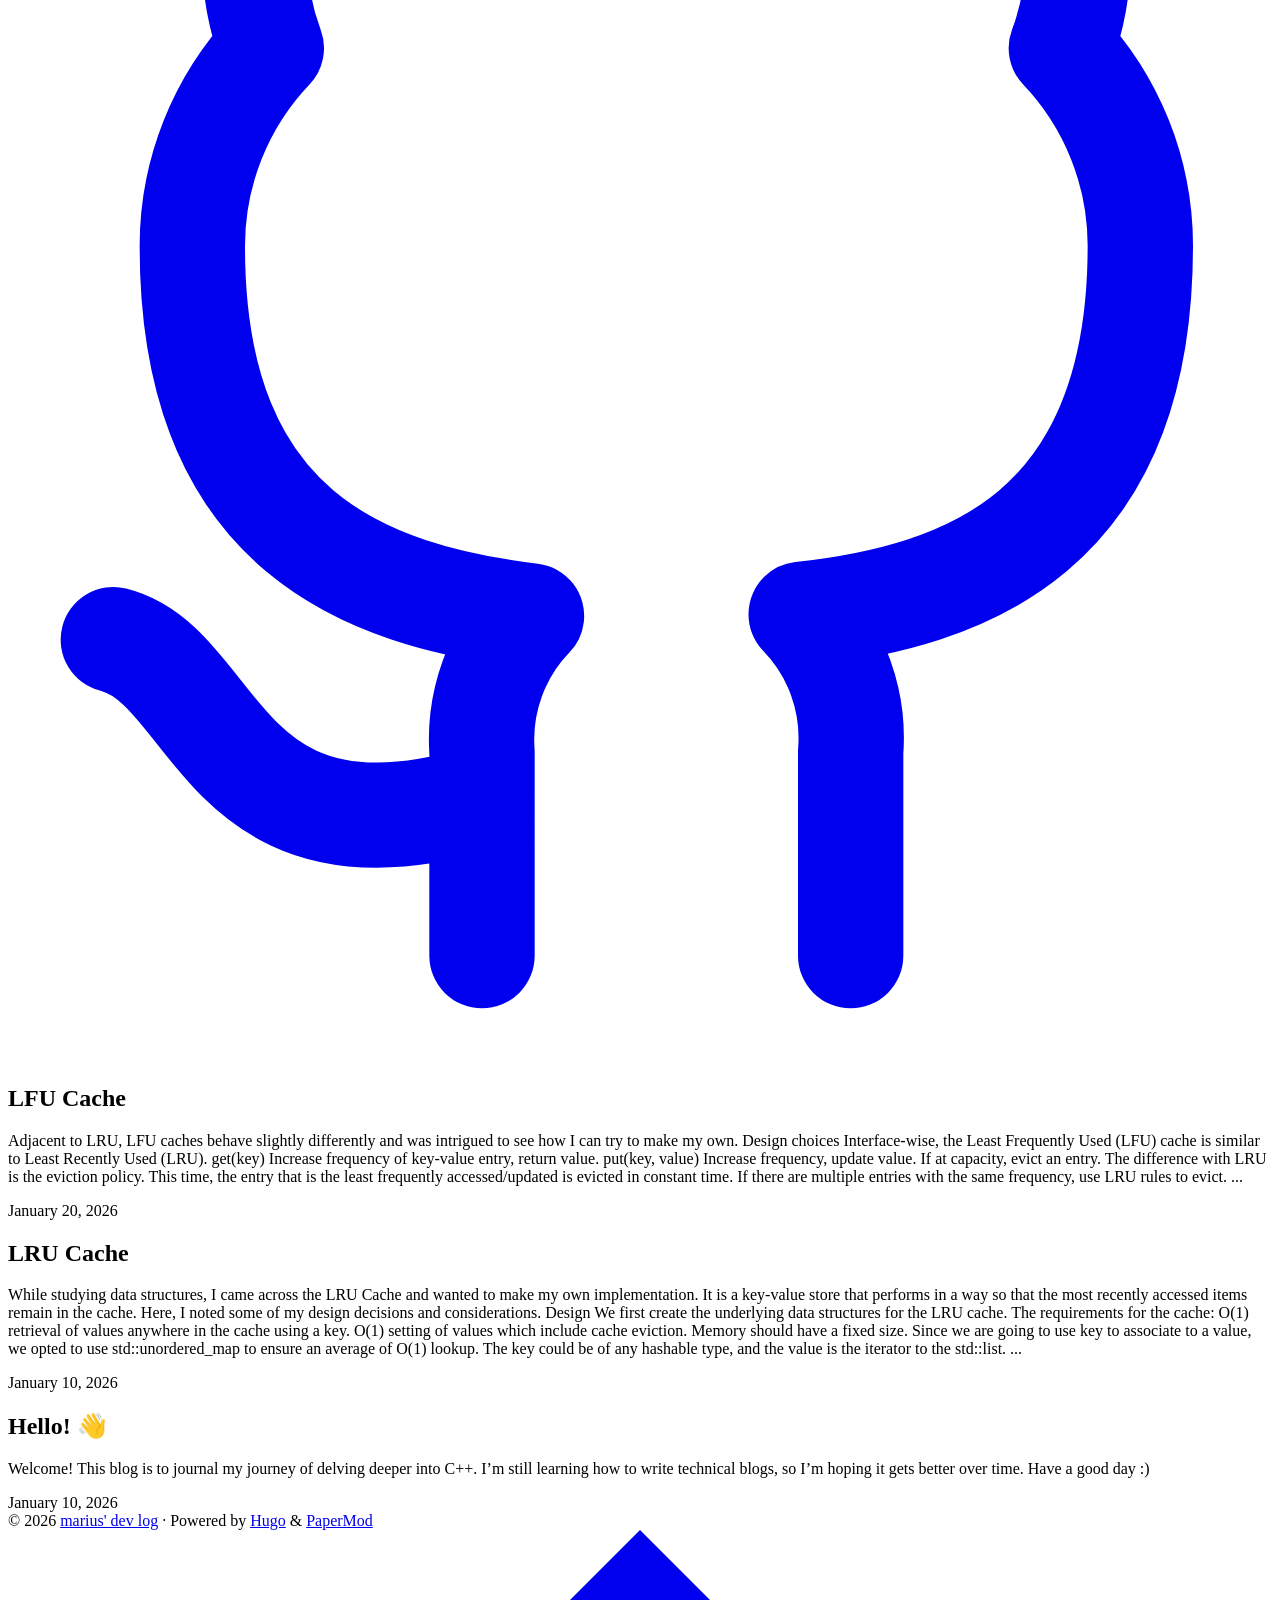
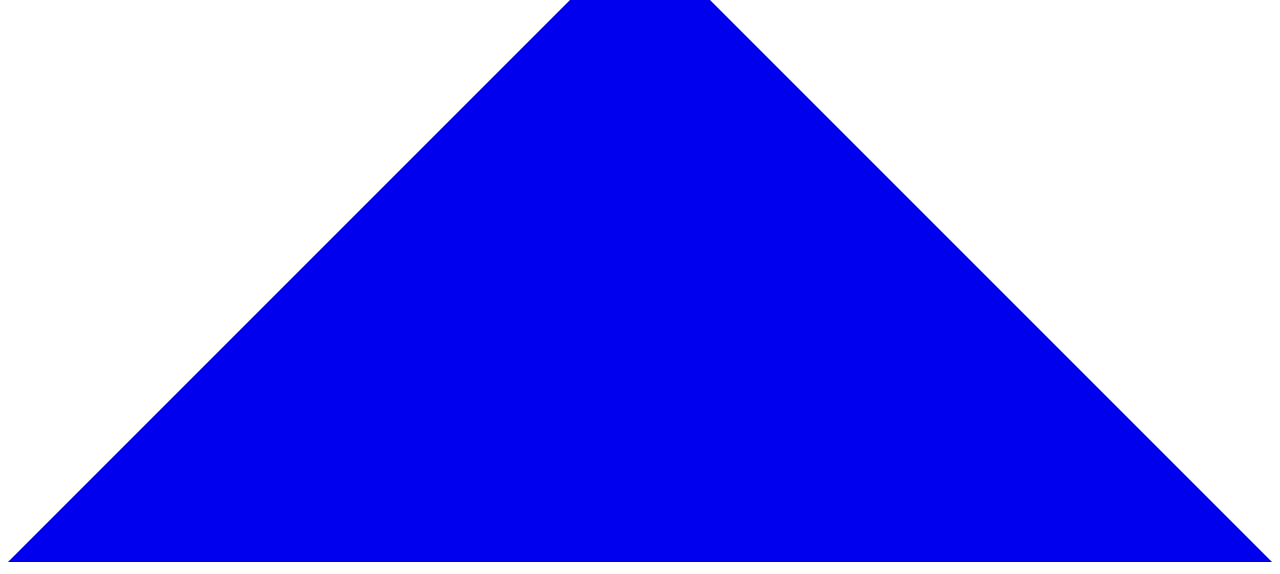
==== commit 44a1a54a: "feat: change title" ====
--- a/public/index.html
+++ b/public/index.html
@@ -6,7 +6,7 @@
 <meta http-equiv="X-UA-Compatible" content="IE=edge">
 <meta name="viewport" content="width=device-width, initial-scale=1, shrink-to-fit=no">
 <meta name="robots" content="noindex, nofollow">
-<title>mdl</title>
+<title>marius&#39; dev log</title>
 
 <meta name="description" content="">
 <meta name="author" content="">
@@ -35,7 +35,7 @@
     <header class="header">
     <nav class="nav">
         <div class="logo">
-            <a href="http://localhost:1313/" accesskey="h" title="mdl (Alt + H)">mdl</a>
+            <a href="http://localhost:1313/" accesskey="h" title="marius&#39; dev log (Alt + H)">marius&#39; dev log</a>
             <div class="logo-switches">
             </div>
         </div>
@@ -46,7 +46,7 @@
 <main class="main"> 
 <article class="first-entry home-info">
     <header class="entry-header">
-        <h1>marius&rsquo; dev log</h1>
+        <h1>hello!</h1>
     </header>
     <div class="entry-content">
         My name is Marius, I&rsquo;m a software engineer in Sydney currently specializing in C++. I have 4+ years experience in backend development in Kotlin and Go. This blog is to document my learnings from C++ and my projects. Feel free to reach out through <a href='mailto:marius.atj@gmail.com' target='_blank'>email</a> or linkedIn!
@@ -79,16 +79,10 @@
 <article class="post-entry"> 
   <header class="entry-header">
     <h2 class="entry-hint-parent">LFU Cache
-      <span class="entry-hint" title="Draft">
-        <svg xmlns="http://www.w3.org/2000/svg" height="20" viewBox="0 -960 960 960" fill="currentColor">
-          <path
-            d="M160-410v-60h300v60H160Zm0-165v-60h470v60H160Zm0-165v-60h470v60H160Zm360 580v-123l221-220q9-9 20-13t22-4q12 0 23 4.5t20 13.5l37 37q9 9 13 20t4 22q0 11-4.5 22.5T862.09-380L643-160H520Zm300-263-37-37 37 37ZM580-220h38l121-122-18-19-19-18-122 121v38Zm141-141-19-18 37 37-18-19Z" />
-        </svg>
-      </span>
     </h2>
   </header>
   <div class="entry-content">
-    <p>While reading on LRU, I found about LFU caches and was intrigued to see how I can try to make my own.
+    <p>Adjacent to LRU, LFU caches behave slightly differently and was intrigued to see how I can try to make my own.
 Design choices Interface-wise, the Least Frequently Used (LFU) cache is similar to Least Recently Used (LRU).
 get(key) Increase frequency of key-value entry, return value. put(key, value) Increase frequency, update value. If at capacity, evict an entry. The difference with LRU is the eviction policy. This time, the entry that is the least frequently accessed/updated is evicted in constant time. If there are multiple entries with the same frequency, use LRU rules to evict.
 ...</p>
@@ -127,7 +121,7 @@
     </main>
     
 <footer class="footer">
-        <span>&copy; 2026 <a href="http://localhost:1313/">mdl</a></span> · 
+        <span>&copy; 2026 <a href="http://localhost:1313/">marius&#39; dev log</a></span> · 
 
     <span>
         Powered by
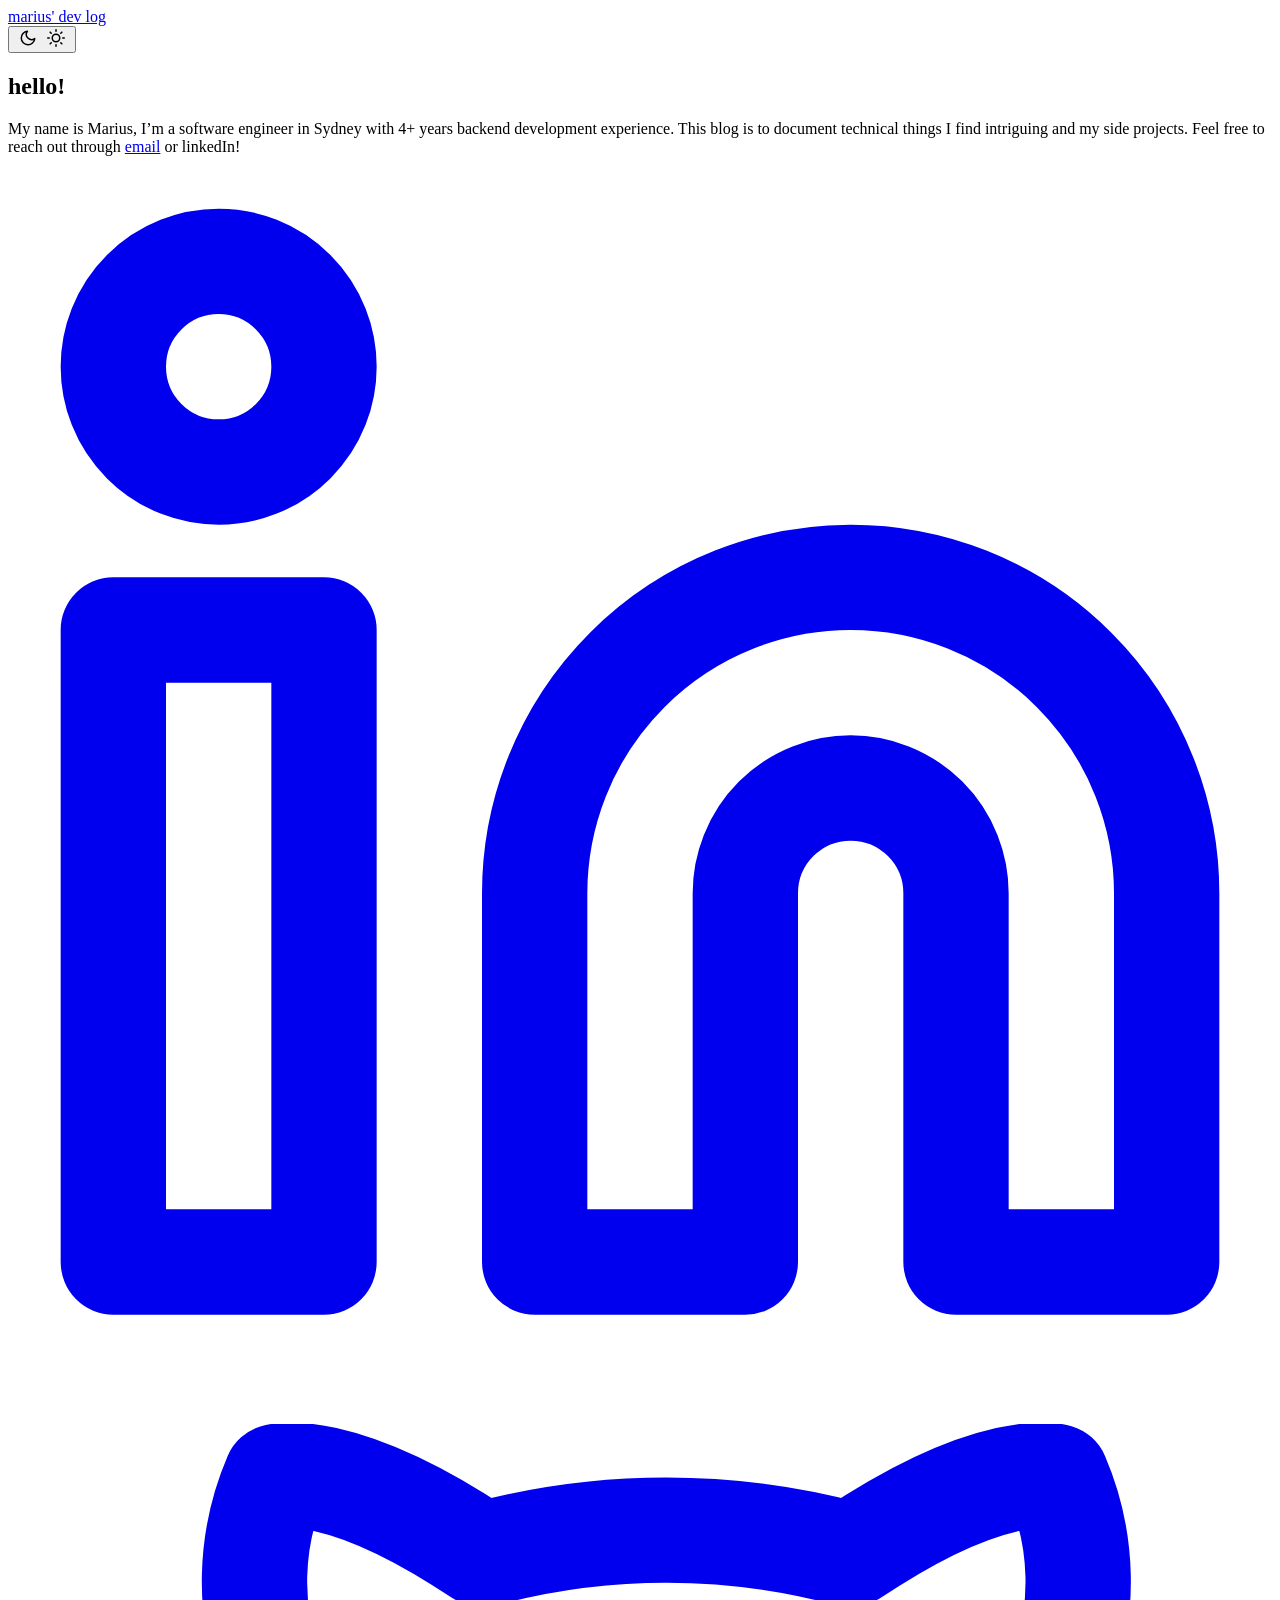
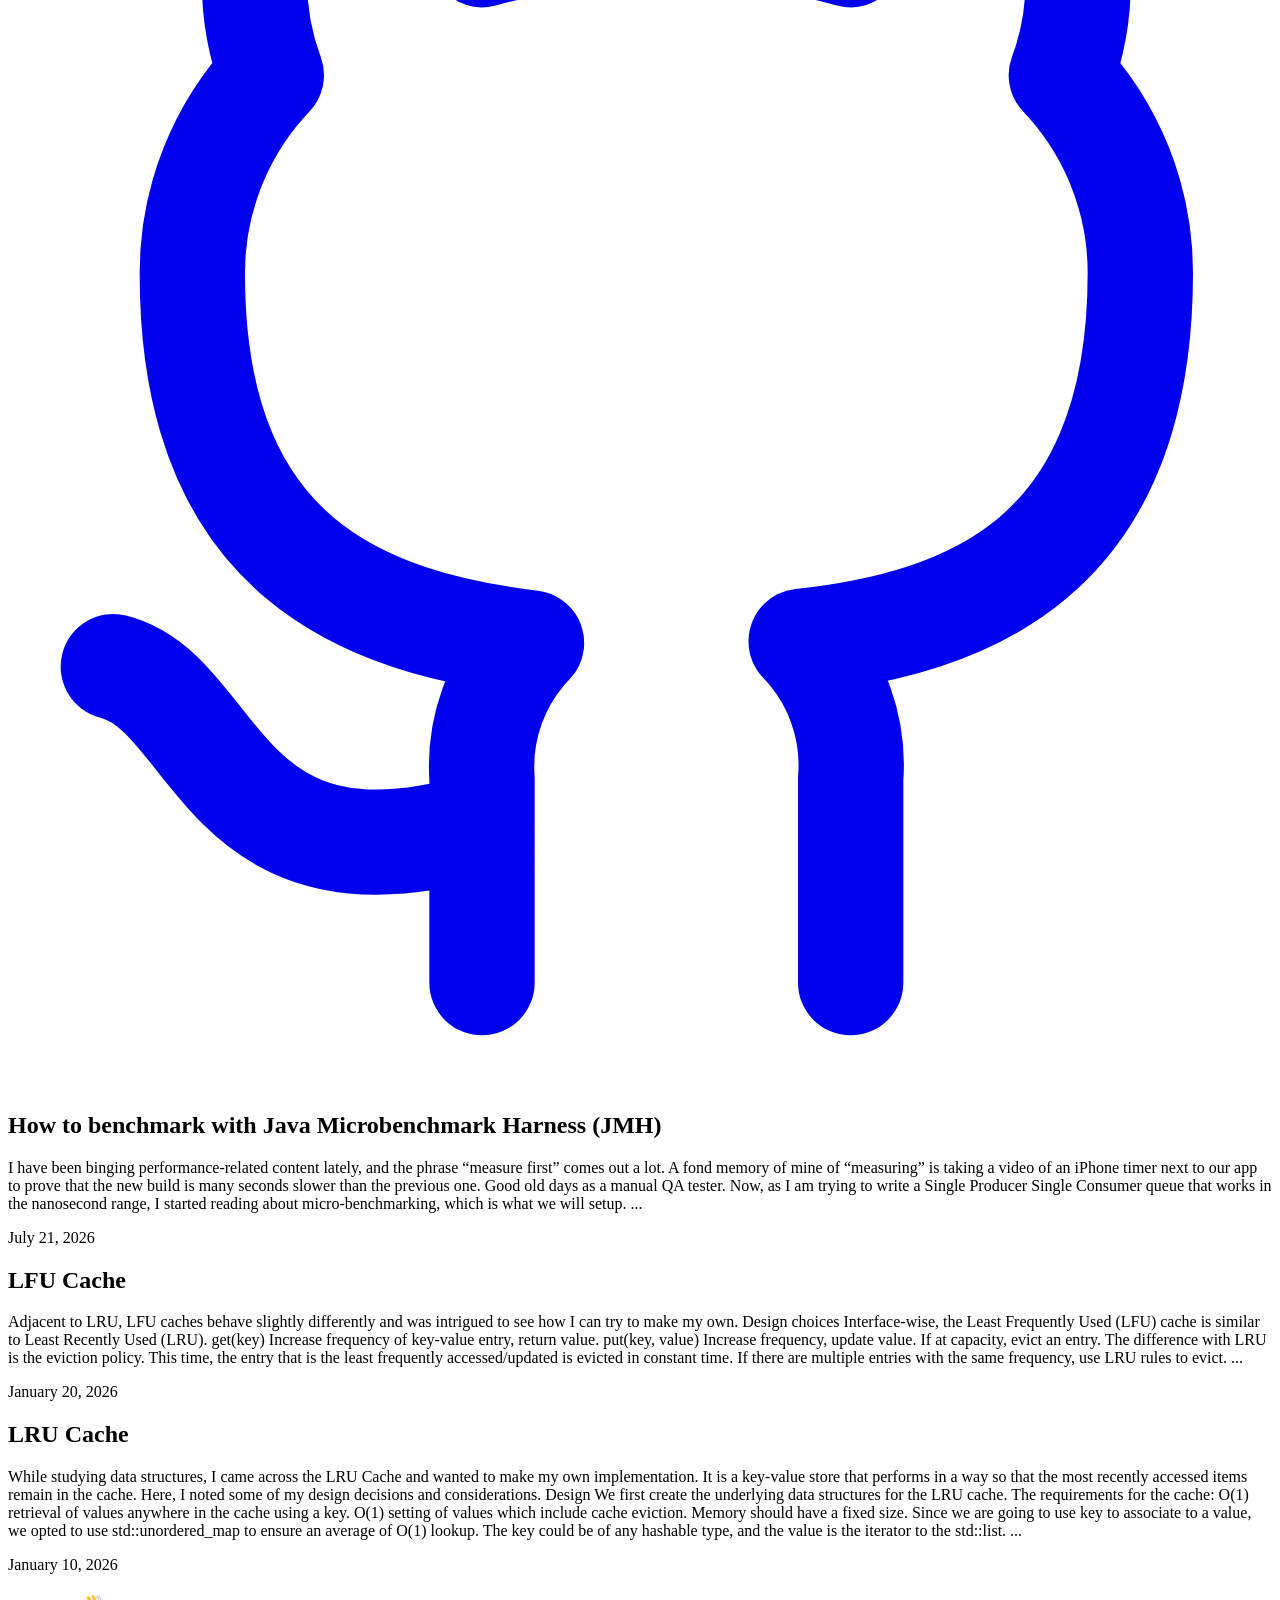
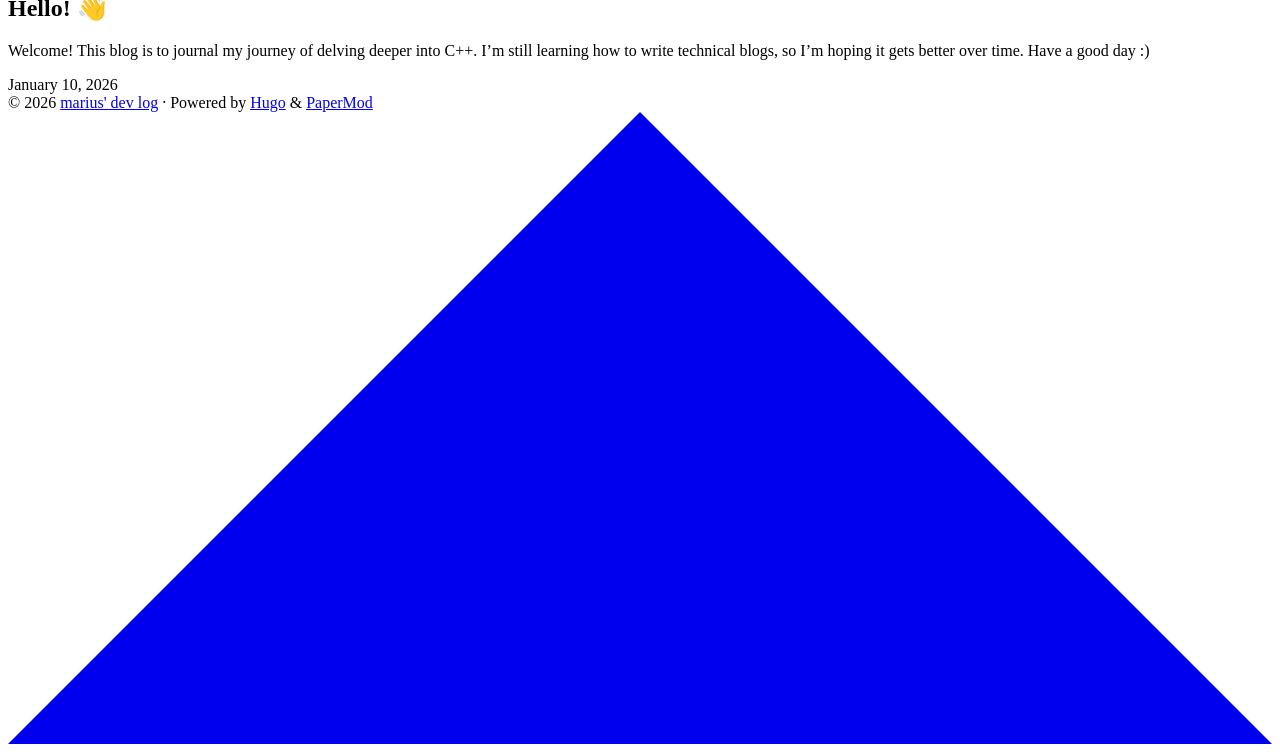
==== commit 4eb7567a: "feat: update bench post" ====
--- a/public/index.html
+++ b/public/index.html
@@ -1,5 +1,5 @@
 <!DOCTYPE html>
-<html lang="en" dir="auto" data-theme="light">
+<html lang="en" dir="auto" data-theme="auto">
 
 <head>
 	<meta name="generator" content="Hugo 0.154.3"><script src="/livereload.js?mindelay=10&amp;v=2&amp;port=1313&amp;path=livereload" data-no-instant defer></script><meta charset="utf-8">
@@ -29,7 +29,50 @@
         }
 
     </style>
+    <style>
+        @media (prefers-color-scheme: dark) {
+            :root {
+                --theme: rgb(29, 30, 32);
+                --entry: rgb(46, 46, 51);
+                --primary: rgb(218, 218, 219);
+                --secondary: rgb(155, 156, 157);
+                --tertiary: rgb(65, 66, 68);
+                --content: rgb(196, 196, 197);
+                --code-block-bg: rgb(46, 46, 51);
+                --code-bg: rgb(55, 56, 62);
+                --border: rgb(51, 51, 51);
+                color-scheme: dark;
+            }
+
+            .list {
+                background: var(--theme);
+            }
+
+            .toc {
+                background: var(--entry);
+            }
+        }
+
+        @media (prefers-color-scheme: light) {
+            .list::-webkit-scrollbar-thumb {
+                border-color: var(--code-bg);
+            }
+        }
+
+    </style>
 </noscript>
+<script>
+    if (localStorage.getItem("pref-theme") === "dark") {
+        document.querySelector("html").dataset.theme = 'dark';
+    } else if (localStorage.getItem("pref-theme") === "light") {
+       document.querySelector("html").dataset.theme = 'light';
+    } else if (window.matchMedia('(prefers-color-scheme: dark)').matches) {
+        document.querySelector("html").dataset.theme = 'dark';
+    } else {
+        document.querySelector("html").dataset.theme = 'light';
+    }
+
+</script>
 </head>
 <body class="list" id="top">
     <header class="header">
@@ -37,6 +80,26 @@
         <div class="logo">
             <a href="http://localhost:1313/" accesskey="h" title="marius&#39; dev log (Alt + H)">marius&#39; dev log</a>
             <div class="logo-switches">
+                <button id="theme-toggle" accesskey="t" title="(Alt + T)" aria-label="Toggle theme">
+                    <svg id="moon" xmlns="http://www.w3.org/2000/svg" width="24" height="18" viewBox="0 0 24 24"
+                        fill="none" stroke="currentColor" stroke-width="2" stroke-linecap="round"
+                        stroke-linejoin="round">
+                        <path d="M21 12.79A9 9 0 1 1 11.21 3 7 7 0 0 0 21 12.79z"></path>
+                    </svg>
+                    <svg id="sun" xmlns="http://www.w3.org/2000/svg" width="24" height="18" viewBox="0 0 24 24"
+                        fill="none" stroke="currentColor" stroke-width="2" stroke-linecap="round"
+                        stroke-linejoin="round">
+                        <circle cx="12" cy="12" r="5"></circle>
+                        <line x1="12" y1="1" x2="12" y2="3"></line>
+                        <line x1="12" y1="21" x2="12" y2="23"></line>
+                        <line x1="4.22" y1="4.22" x2="5.64" y2="5.64"></line>
+                        <line x1="18.36" y1="18.36" x2="19.78" y2="19.78"></line>
+                        <line x1="1" y1="12" x2="3" y2="12"></line>
+                        <line x1="21" y1="12" x2="23" y2="12"></line>
+                        <line x1="4.22" y1="19.78" x2="5.64" y2="18.36"></line>
+                        <line x1="18.36" y1="5.64" x2="19.78" y2="4.22"></line>
+                    </svg>
+                </button>
             </div>
         </div>
         <ul id="menu">
@@ -49,7 +112,7 @@
         <h1>hello!</h1>
     </header>
     <div class="entry-content">
-        My name is Marius, I&rsquo;m a software engineer in Sydney currently specializing in C++. I have 4+ years experience in backend development in Kotlin and Go. This blog is to document my learnings from C++ and my projects. Feel free to reach out through <a href='mailto:marius.atj@gmail.com' target='_blank'>email</a> or linkedIn!
+        My name is Marius, I&rsquo;m a software engineer in Sydney with 4+ years backend development experience. This blog is to document technical things I find intriguing and my side projects. Feel free to reach out through <a href='mailto:marius.atj@gmail.com' target='_blank'>email</a> or linkedIn!
     </div>
     <footer class="entry-footer">
         <div class="social-icons" >
@@ -78,6 +141,19 @@
 
 <article class="post-entry"> 
   <header class="entry-header">
+    <h2 class="entry-hint-parent">How to benchmark with Java Microbenchmark Harness (JMH)
+    </h2>
+  </header>
+  <div class="entry-content">
+    <p>I have been binging performance-related content lately, and the phrase “measure first” comes out a lot. A fond memory of mine of “measuring” is taking a video of an iPhone timer next to our app to prove that the new build is many seconds slower than the previous one. Good old days as a manual QA tester. Now, as I am trying to write a Single Producer Single Consumer queue that works in the nanosecond range, I started reading about micro-benchmarking, which is what we will setup.
+...</p>
+  </div>
+  <footer class="entry-footer"><span title='2026-07-21 13:57:39 +1000 AEST'>July 21, 2026</span></footer>
+  <a class="entry-link" aria-label="post link to How to benchmark with Java Microbenchmark Harness (JMH)" href="http://localhost:1313/posts/bench/"></a>
+</article>
+
+<article class="post-entry"> 
+  <header class="entry-header">
     <h2 class="entry-hint-parent">LFU Cache
     </h2>
   </header>
@@ -182,6 +258,19 @@
     };
 
 </script>
+<script>
+    document.getElementById("theme-toggle").addEventListener("click", () => {
+        const html = document.querySelector("html");
+        if (html.dataset.theme === "dark") {
+            html.dataset.theme = 'light';
+            localStorage.setItem("pref-theme", 'light');
+        } else {
+            html.dataset.theme = 'dark';
+            localStorage.setItem("pref-theme", 'dark');
+        }
+    })
+
+</script>
 </body>
 
 </html>
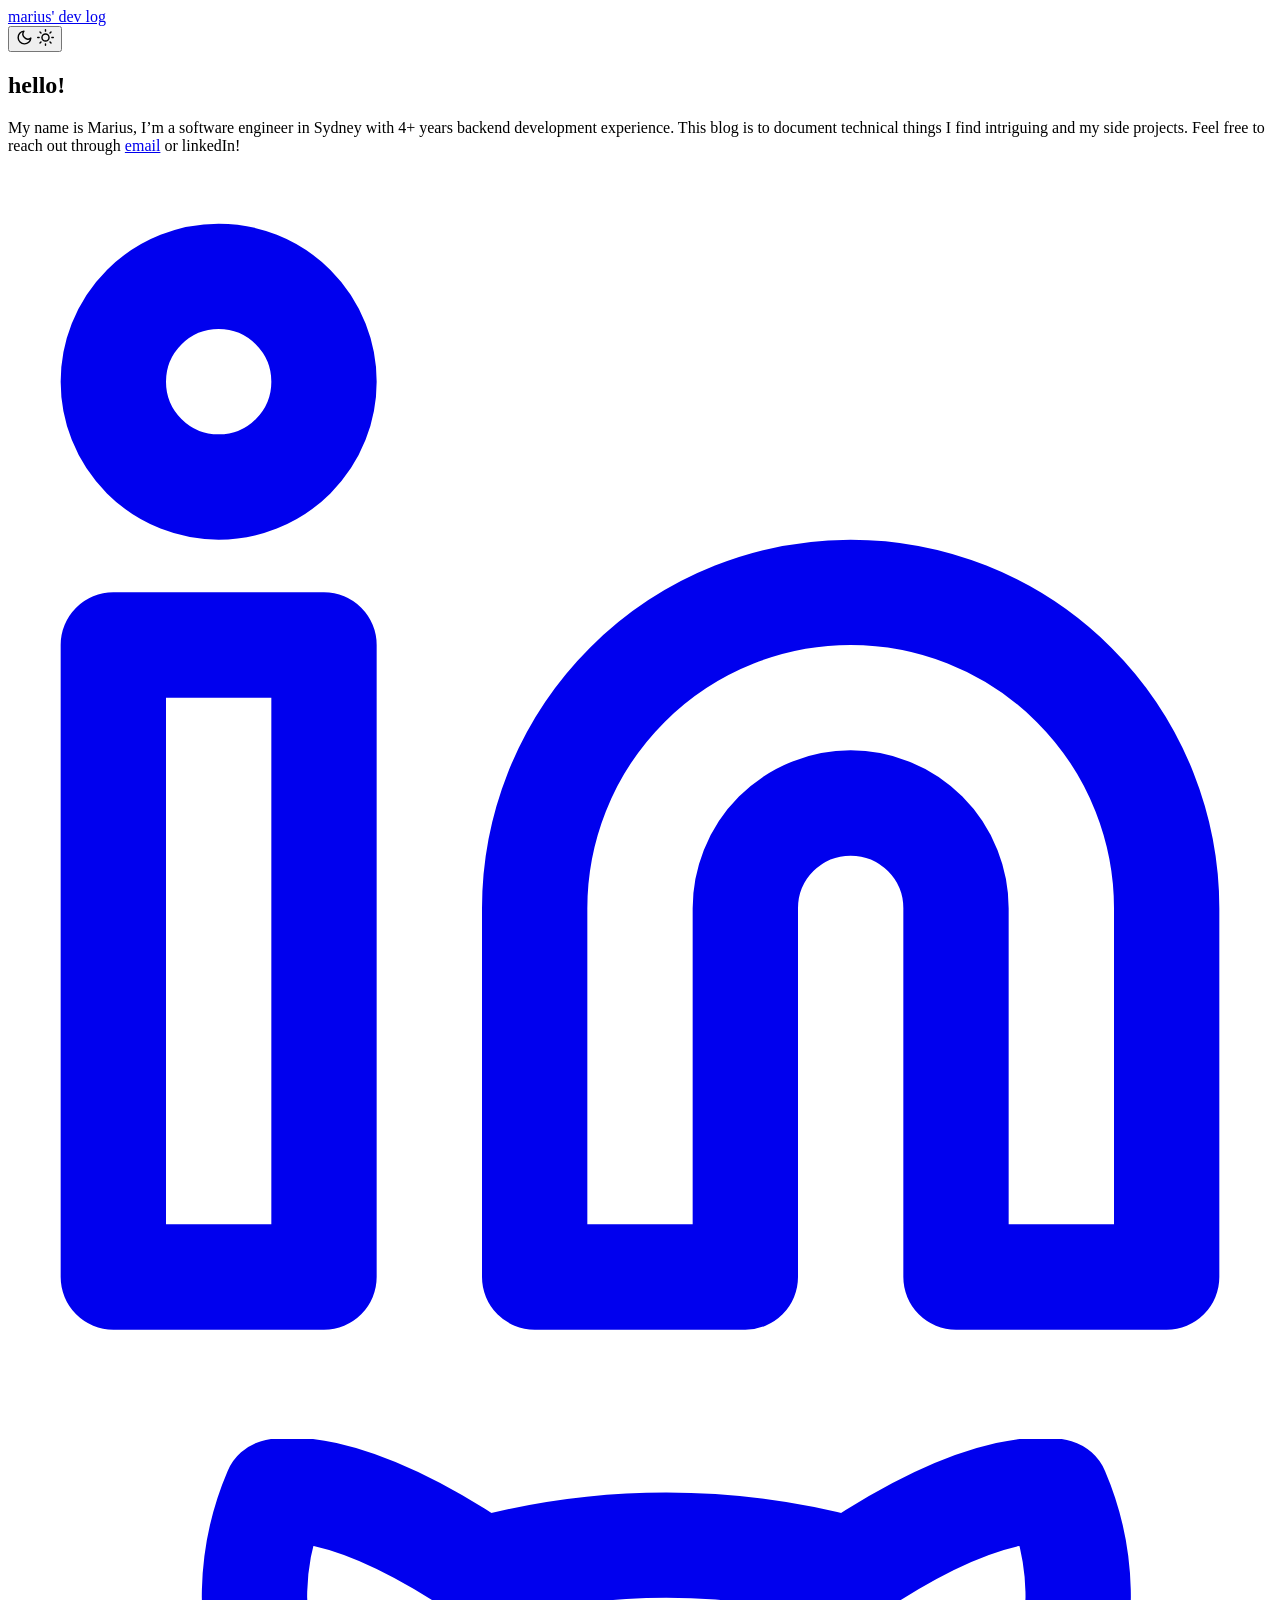
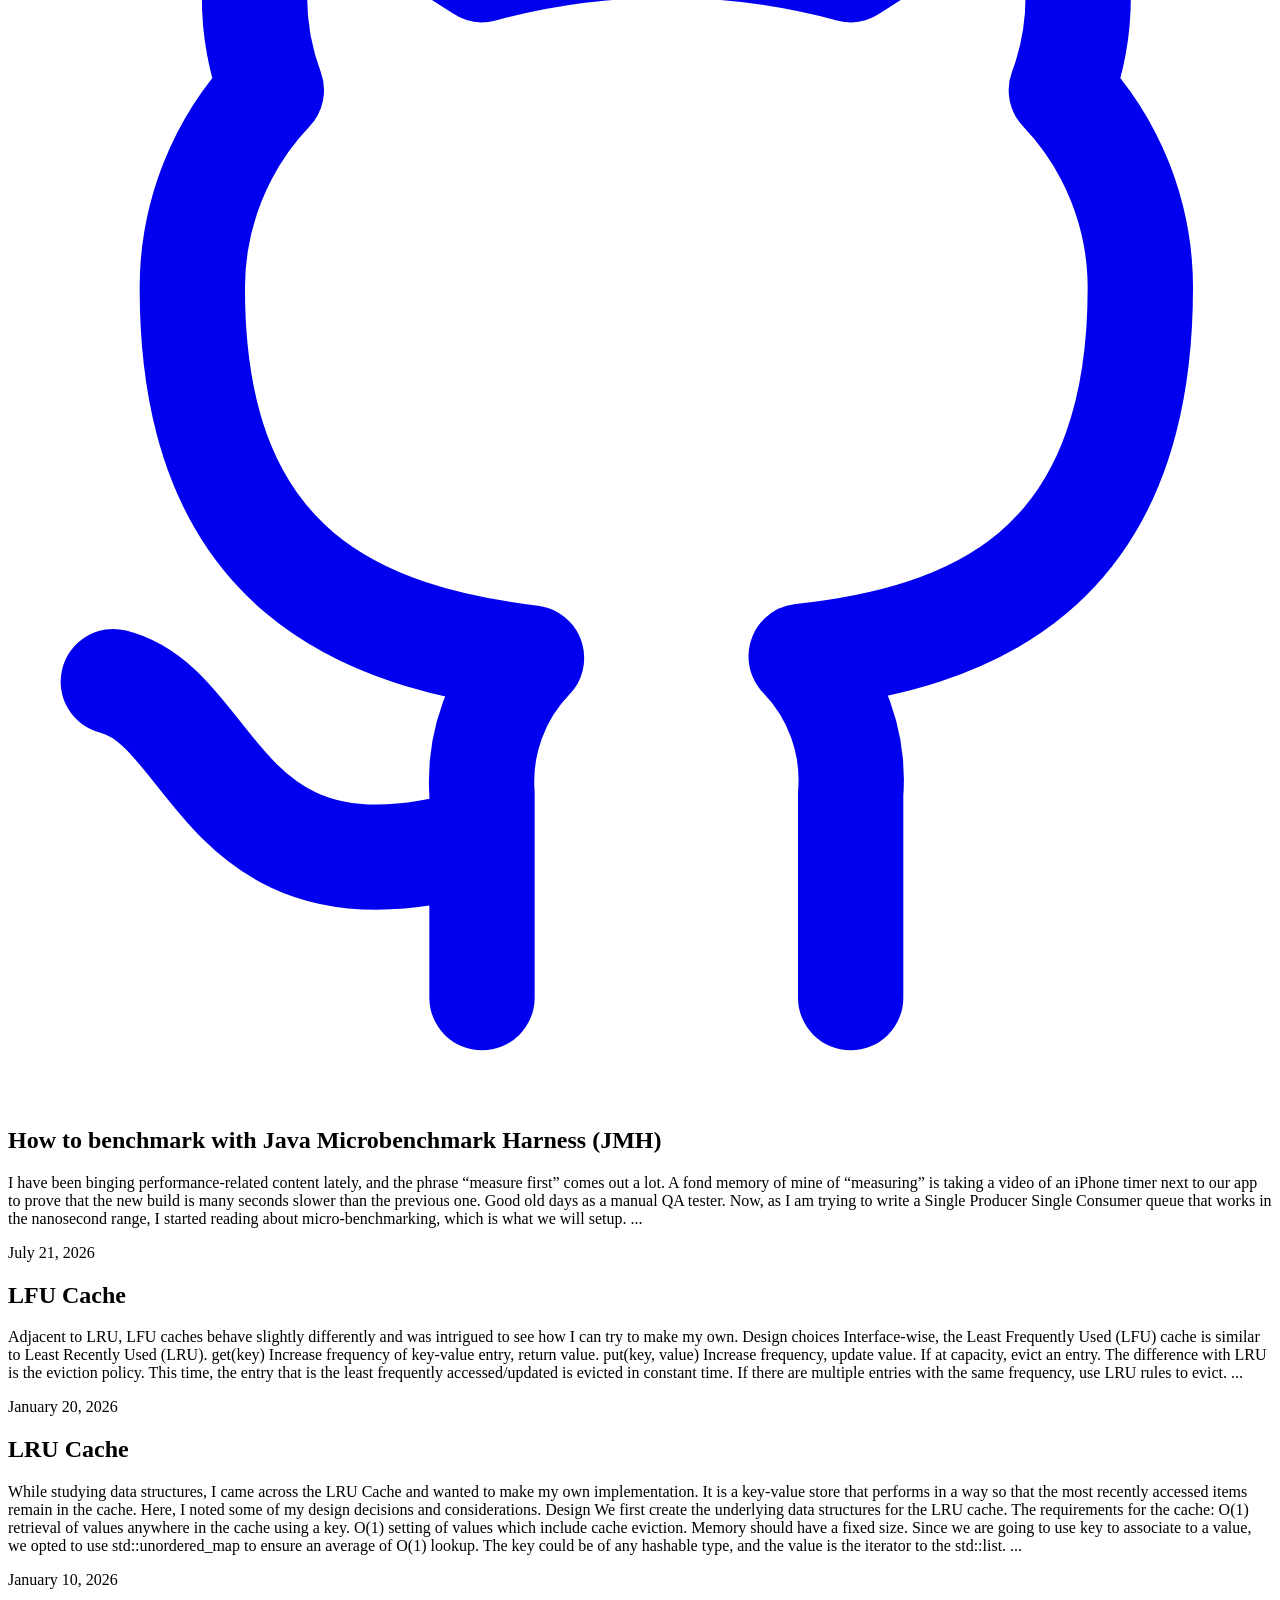
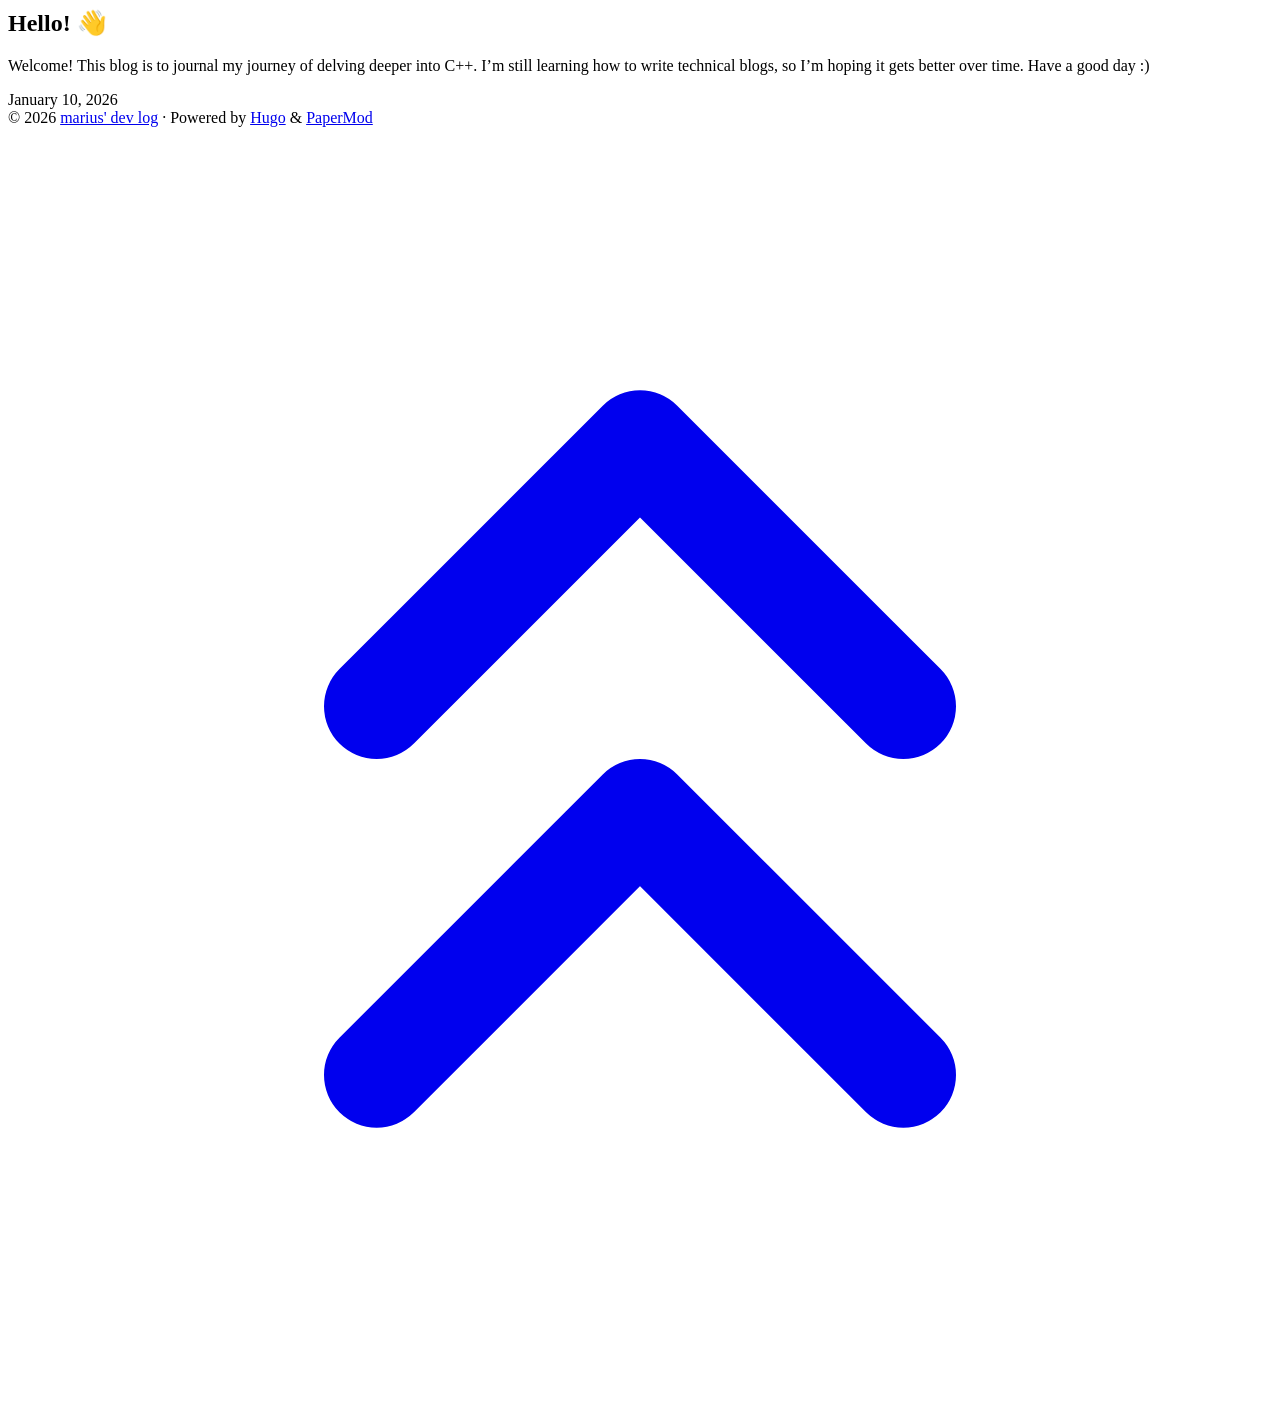
==== commit e8321042: "fix: pipeline" ====
--- a/public/index.html
+++ b/public/index.html
@@ -1,276 +1,15 @@
-<!DOCTYPE html>
-<html lang="en" dir="auto" data-theme="auto">
-
-<head>
-	<meta name="generator" content="Hugo 0.154.3"><script src="/livereload.js?mindelay=10&amp;v=2&amp;port=1313&amp;path=livereload" data-no-instant defer></script><meta charset="utf-8">
-<meta http-equiv="X-UA-Compatible" content="IE=edge">
-<meta name="viewport" content="width=device-width, initial-scale=1, shrink-to-fit=no">
-<meta name="robots" content="noindex, nofollow">
-<title>marius&#39; dev log</title>
-
-<meta name="description" content="">
-<meta name="author" content="">
-<link rel="canonical" href="http://localhost:1313/">
-<link crossorigin="anonymous" href="/assets/css/stylesheet.da3211e5ef867bf2b75fd5a6515cfed7195c011e8ab735694e203810a827097b.css" integrity="sha256-2jIR5e&#43;Ge/K3X9WmUVz&#43;1xlcAR6KtzVpTiA4EKgnCXs=" rel="preload stylesheet" as="style">
-<link rel="icon" href="http://localhost:1313/favicon.ico">
-<link rel="icon" type="image/png" sizes="16x16" href="http://localhost:1313/favicon-16x16.png">
-<link rel="icon" type="image/png" sizes="32x32" href="http://localhost:1313/favicon-32x32.png">
-<link rel="apple-touch-icon" href="http://localhost:1313/apple-touch-icon.png">
-<link rel="mask-icon" href="http://localhost:1313/safari-pinned-tab.svg">
-<meta name="theme-color" content="#2e2e33">
-<meta name="msapplication-TileColor" content="#2e2e33">
-<link rel="alternate" type="application/rss+xml" href="http://localhost:1313/index.xml" title="rss">
-<link rel="alternate" hreflang="en" href="http://localhost:1313/">
-<noscript>
-    <style>
-        #theme-toggle,
-        .top-link {
-            display: none;
-        }
-
-    </style>
-    <style>
-        @media (prefers-color-scheme: dark) {
-            :root {
-                --theme: rgb(29, 30, 32);
-                --entry: rgb(46, 46, 51);
-                --primary: rgb(218, 218, 219);
-                --secondary: rgb(155, 156, 157);
-                --tertiary: rgb(65, 66, 68);
-                --content: rgb(196, 196, 197);
-                --code-block-bg: rgb(46, 46, 51);
-                --code-bg: rgb(55, 56, 62);
-                --border: rgb(51, 51, 51);
-                color-scheme: dark;
-            }
-
-            .list {
-                background: var(--theme);
-            }
-
-            .toc {
-                background: var(--entry);
-            }
-        }
-
-        @media (prefers-color-scheme: light) {
-            .list::-webkit-scrollbar-thumb {
-                border-color: var(--code-bg);
-            }
-        }
-
-    </style>
-</noscript>
-<script>
-    if (localStorage.getItem("pref-theme") === "dark") {
-        document.querySelector("html").dataset.theme = 'dark';
-    } else if (localStorage.getItem("pref-theme") === "light") {
-       document.querySelector("html").dataset.theme = 'light';
-    } else if (window.matchMedia('(prefers-color-scheme: dark)').matches) {
-        document.querySelector("html").dataset.theme = 'dark';
-    } else {
-        document.querySelector("html").dataset.theme = 'light';
-    }
-
-</script>
-</head>
-<body class="list" id="top">
-    <header class="header">
-    <nav class="nav">
-        <div class="logo">
-            <a href="http://localhost:1313/" accesskey="h" title="marius&#39; dev log (Alt + H)">marius&#39; dev log</a>
-            <div class="logo-switches">
-                <button id="theme-toggle" accesskey="t" title="(Alt + T)" aria-label="Toggle theme">
-                    <svg id="moon" xmlns="http://www.w3.org/2000/svg" width="24" height="18" viewBox="0 0 24 24"
-                        fill="none" stroke="currentColor" stroke-width="2" stroke-linecap="round"
-                        stroke-linejoin="round">
-                        <path d="M21 12.79A9 9 0 1 1 11.21 3 7 7 0 0 0 21 12.79z"></path>
-                    </svg>
-                    <svg id="sun" xmlns="http://www.w3.org/2000/svg" width="24" height="18" viewBox="0 0 24 24"
-                        fill="none" stroke="currentColor" stroke-width="2" stroke-linecap="round"
-                        stroke-linejoin="round">
-                        <circle cx="12" cy="12" r="5"></circle>
-                        <line x1="12" y1="1" x2="12" y2="3"></line>
-                        <line x1="12" y1="21" x2="12" y2="23"></line>
-                        <line x1="4.22" y1="4.22" x2="5.64" y2="5.64"></line>
-                        <line x1="18.36" y1="18.36" x2="19.78" y2="19.78"></line>
-                        <line x1="1" y1="12" x2="3" y2="12"></line>
-                        <line x1="21" y1="12" x2="23" y2="12"></line>
-                        <line x1="4.22" y1="19.78" x2="5.64" y2="18.36"></line>
-                        <line x1="18.36" y1="5.64" x2="19.78" y2="4.22"></line>
-                    </svg>
-                </button>
-            </div>
-        </div>
-        <ul id="menu">
-        </ul>
-    </nav>
-</header>
-<main class="main"> 
-<article class="first-entry home-info">
-    <header class="entry-header">
-        <h1>hello!</h1>
-    </header>
-    <div class="entry-content">
-        My name is Marius, I&rsquo;m a software engineer in Sydney with 4+ years backend development experience. This blog is to document technical things I find intriguing and my side projects. Feel free to reach out through <a href='mailto:marius.atj@gmail.com' target='_blank'>email</a> or linkedIn!
-    </div>
-    <footer class="entry-footer">
-        <div class="social-icons" >
-    <a href="https://www.linkedin.com/in/mariusandrian/" target="_blank" rel="noopener noreferrer me"
-        title="Linkedin">
-        <svg xmlns="http://www.w3.org/2000/svg" viewBox="0 0 24 24" fill="none" stroke="currentColor" stroke-width="2"
-    stroke-linecap="round" stroke-linejoin="round">
-    <path d="M16 8a6 6 0 0 1 6 6v7h-4v-7a2 2 0 0 0-2-2 2 2 0 0 0-2 2v7h-4v-7a6 6 0 0 1 6-6z"></path>
-    <rect x="2" y="9" width="4" height="12"></rect>
-    <circle cx="4" cy="4" r="2"></circle>
-</svg>
-    </a>
-    <a href="https://github.com/mariusandrian" target="_blank" rel="noopener noreferrer me"
-        title="Github">
-        <svg xmlns="http://www.w3.org/2000/svg" viewBox="0 0 24 24" fill="none" stroke="currentColor" stroke-width="2"
-    stroke-linecap="round" stroke-linejoin="round">
-    <path
-        d="M9 19c-5 1.5-5-2.5-7-3m14 6v-3.87a3.37 3.37 0 0 0-.94-2.61c3.14-.35 6.44-1.54 6.44-7A5.44 5.44 0 0 0 20 4.77 5.07 5.07 0 0 0 19.91 1S18.73.65 16 2.48a13.38 13.38 0 0 0-7 0C6.27.65 5.09 1 5.09 1A5.07 5.07 0 0 0 5 4.77a5.44 5.44 0 0 0-1.5 3.78c0 5.42 3.3 6.61 6.44 7A3.37 3.37 0 0 0 9 18.13V22">
-    </path>
-</svg>
-    </a>
-</div>
-
-    </footer>
-</article>
-
-<article class="post-entry"> 
-  <header class="entry-header">
-    <h2 class="entry-hint-parent">How to benchmark with Java Microbenchmark Harness (JMH)
-    </h2>
-  </header>
-  <div class="entry-content">
-    <p>I have been binging performance-related content lately, and the phrase “measure first” comes out a lot. A fond memory of mine of “measuring” is taking a video of an iPhone timer next to our app to prove that the new build is many seconds slower than the previous one. Good old days as a manual QA tester. Now, as I am trying to write a Single Producer Single Consumer queue that works in the nanosecond range, I started reading about micro-benchmarking, which is what we will setup.
-...</p>
-  </div>
-  <footer class="entry-footer"><span title='2026-07-21 13:57:39 +1000 AEST'>July 21, 2026</span></footer>
-  <a class="entry-link" aria-label="post link to How to benchmark with Java Microbenchmark Harness (JMH)" href="http://localhost:1313/posts/bench/"></a>
-</article>
-
-<article class="post-entry"> 
-  <header class="entry-header">
-    <h2 class="entry-hint-parent">LFU Cache
-    </h2>
-  </header>
-  <div class="entry-content">
-    <p>Adjacent to LRU, LFU caches behave slightly differently and was intrigued to see how I can try to make my own.
+<!doctype html><html lang=en dir=auto data-theme=auto><head><meta name=generator content="Hugo 0.154.3"><meta charset=utf-8><meta http-equiv=X-UA-Compatible content="IE=edge"><meta name=viewport content="width=device-width,initial-scale=1,shrink-to-fit=no"><meta name=robots content="index, follow"><title>marius' dev log</title><meta name=description content><meta name=author content><link rel=canonical href=https://mariusandrian.github.io/><link crossorigin=anonymous href=/assets/css/stylesheet.6ff46447b1fa3f8a5cc0bcae48088decc3ae37f5fbc99406a3aefc3bf0e6044a.css integrity="sha256-b/RkR7H6P4pcwLyuSAiN7MOuN/X7yZQGo678O/DmBEo=" rel="preload stylesheet" as=style><link rel=icon href=https://mariusandrian.github.io/favicon.ico><link rel=icon type=image/png sizes=16x16 href=https://mariusandrian.github.io/favicon-16x16.png><link rel=icon type=image/png sizes=32x32 href=https://mariusandrian.github.io/favicon-32x32.png><link rel=apple-touch-icon href=https://mariusandrian.github.io/apple-touch-icon.png><link rel=mask-icon href=https://mariusandrian.github.io/safari-pinned-tab.svg><meta name=theme-color content="#2e2e33"><meta name=msapplication-TileColor content="#2e2e33"><link rel=alternate type=application/rss+xml href=https://mariusandrian.github.io/index.xml title=rss><link rel=alternate hreflang=en href=https://mariusandrian.github.io/><noscript><style>#theme-toggle,.top-link{display:none}</style><style>@media(prefers-color-scheme:dark){:root{--theme:rgb(29, 30, 32);--entry:rgb(46, 46, 51);--primary:rgb(218, 218, 219);--secondary:rgb(155, 156, 157);--tertiary:rgb(65, 66, 68);--content:rgb(196, 196, 197);--code-block-bg:rgb(46, 46, 51);--code-bg:rgb(55, 56, 62);--border:rgb(51, 51, 51);color-scheme:dark}.list{background:var(--theme)}.toc{background:var(--entry)}}</style></noscript><script>localStorage.getItem("pref-theme")==="dark"?document.querySelector("html").dataset.theme="dark":localStorage.getItem("pref-theme")==="light"?document.querySelector("html").dataset.theme="light":window.matchMedia("(prefers-color-scheme: dark)").matches?document.querySelector("html").dataset.theme="dark":document.querySelector("html").dataset.theme="light"</script><meta property="og:url" content="https://mariusandrian.github.io/"><meta property="og:site_name" content="marius' dev log"><meta property="og:title" content="marius' dev log"><meta property="og:locale" content="en_us"><meta property="og:type" content="website"><meta name=twitter:card content="summary"><meta name=twitter:title content="marius' dev log"><script type=application/ld+json>{"@context":"https://schema.org","@type":"Organization","name":"marius' dev log","url":"https://mariusandrian.github.io/","description":"","logo":"https://mariusandrian.github.io/favicon.ico","sameAs":["https://www.linkedin.com/in/mariusandrian/","https://github.com/mariusandrian"]}</script></head><body class=list id=top><header class=header><nav class=header-nav><div class=logo><a href=https://mariusandrian.github.io/ accesskey=h title="marius' dev log (Alt + H)">marius' dev log</a><div class=logo-switches><button id=theme-toggle class=theme-toggle accesskey=t title="(Alt + T)" aria-label="Toggle theme">
+<svg class="moon" width="17" height="17" viewBox="0 0 24 24" fill="none" stroke="currentColor" stroke-width="2" stroke-linecap="round" stroke-linejoin="round"><path d="M21 12.79A9 9 0 1111.21 3 7 7 0 0021 12.79z"/></svg>
+<svg class="sun" width="17" height="17" viewBox="0 0 24 24" fill="none" stroke="currentColor" stroke-width="2" stroke-linecap="round" stroke-linejoin="round"><circle cx="12" cy="12" r="5"/><line x1="12" y1="1" x2="12" y2="3"/><line x1="12" y1="21" x2="12" y2="23"/><line x1="4.22" y1="4.22" x2="5.64" y2="5.64"/><line x1="18.36" y1="18.36" x2="19.78" y2="19.78"/><line x1="1" y1="12" x2="3" y2="12"/><line x1="21" y1="12" x2="23" y2="12"/><line x1="4.22" y1="19.78" x2="5.64" y2="18.36"/><line x1="18.36" y1="5.64" x2="19.78" y2="4.22"/></svg></button></div></div><ul id=menu class=menu></ul></nav></header><main class=main><article class="first-entry home-info"><header class=entry-header><h1>hello!</h1></header><div class="entry-content md-content"><p>My name is Marius, I&rsquo;m a software engineer in Sydney with 4+ years backend development experience. This blog is to document technical things I find intriguing and my side projects. Feel free to reach out through <a href=mailto:marius.atj@gmail.com target=_blank>email</a> or linkedIn!</p></div><footer class=entry-footer><div class=social-icons><a href=https://www.linkedin.com/in/mariusandrian/ target=_blank rel="noopener noreferrer me" title=Linkedin><svg viewBox="0 0 24 24" fill="none" stroke="currentColor" stroke-width="2" stroke-linecap="round" stroke-linejoin="round"><path d="M16 8a6 6 0 016 6v7h-4v-7a2 2 0 00-2-2 2 2 0 00-2 2v7h-4v-7a6 6 0 016-6z"/><rect x="2" y="9" width="4" height="12"/><circle cx="4" cy="4" r="2"/></svg>
+</a><a href=https://github.com/mariusandrian target=_blank rel="noopener noreferrer me" title=Github><svg viewBox="0 0 24 24" fill="none" stroke="currentColor" stroke-width="2" stroke-linecap="round" stroke-linejoin="round"><path d="M9 19c-5 1.5-5-2.5-7-3m14 6v-3.87a3.37 3.37.0 00-.94-2.61c3.14-.35 6.44-1.54 6.44-7A5.44 5.44.0 0020 4.77 5.07 5.07.0 0019.91 1S18.73.65 16 2.48a13.38 13.38.0 00-7 0C6.27.65 5.09 1 5.09 1A5.07 5.07.0 005 4.77 5.44 5.44.0 003.5 8.55c0 5.42 3.3 6.61 6.44 7A3.37 3.37.0 009 18.13V22"/></svg></a></div></footer></article><article class=post-entry><header class=entry-header><h2 class=entry-hint-parent>How to benchmark with Java Microbenchmark Harness (JMH)</h2></header><div class=entry-content><p>I have been binging performance-related content lately, and the phrase “measure first” comes out a lot. A fond memory of mine of “measuring” is taking a video of an iPhone timer next to our app to prove that the new build is many seconds slower than the previous one. Good old days as a manual QA tester. Now, as I am trying to write a Single Producer Single Consumer queue that works in the nanosecond range, I started reading about micro-benchmarking, which is what we will setup.
+...</p></div><footer class=entry-footer><span title='2026-07-21 13:57:39 +1000 AEST'>July 21, 2026</span></footer><a class=entry-link aria-label="post link to How to benchmark with Java Microbenchmark Harness (JMH)" href=https://mariusandrian.github.io/posts/bench/></a></article><article class=post-entry><header class=entry-header><h2 class=entry-hint-parent>LFU Cache</h2></header><div class=entry-content><p>Adjacent to LRU, LFU caches behave slightly differently and was intrigued to see how I can try to make my own.
 Design choices Interface-wise, the Least Frequently Used (LFU) cache is similar to Least Recently Used (LRU).
 get(key) Increase frequency of key-value entry, return value. put(key, value) Increase frequency, update value. If at capacity, evict an entry. The difference with LRU is the eviction policy. This time, the entry that is the least frequently accessed/updated is evicted in constant time. If there are multiple entries with the same frequency, use LRU rules to evict.
-...</p>
-  </div>
-  <footer class="entry-footer"><span title='2026-01-20 13:15:58 +1100 AEDT'>January 20, 2026</span></footer>
-  <a class="entry-link" aria-label="post link to LFU Cache" href="http://localhost:1313/posts/lfu/"></a>
-</article>
-
-<article class="post-entry"> 
-  <header class="entry-header">
-    <h2 class="entry-hint-parent">LRU Cache
-    </h2>
-  </header>
-  <div class="entry-content">
-    <p>While studying data structures, I came across the LRU Cache and wanted to make my own implementation. It is a key-value store that performs in a way so that the most recently accessed items remain in the cache. Here, I noted some of my design decisions and considerations.
+...</p></div><footer class=entry-footer><span title='2026-01-20 13:15:58 +1100 AEDT'>January 20, 2026</span></footer><a class=entry-link aria-label="post link to LFU Cache" href=https://mariusandrian.github.io/posts/lfu/></a></article><article class=post-entry><header class=entry-header><h2 class=entry-hint-parent>LRU Cache</h2></header><div class=entry-content><p>While studying data structures, I came across the LRU Cache and wanted to make my own implementation. It is a key-value store that performs in a way so that the most recently accessed items remain in the cache. Here, I noted some of my design decisions and considerations.
 Design We first create the underlying data structures for the LRU cache. The requirements for the cache:
 O(1) retrieval of values anywhere in the cache using a key. O(1) setting of values which include cache eviction. Memory should have a fixed size. Since we are going to use key to associate to a value, we opted to use std::unordered_map to ensure an average of O(1) lookup. The key could be of any hashable type, and the value is the iterator to the std::list.
-...</p>
-  </div>
-  <footer class="entry-footer"><span title='2026-01-10 14:04:34 +1100 AEDT'>January 10, 2026</span></footer>
-  <a class="entry-link" aria-label="post link to LRU Cache" href="http://localhost:1313/posts/lru/"></a>
-</article>
-
-<article class="post-entry"> 
-  <header class="entry-header">
-    <h2 class="entry-hint-parent">Hello! 👋
-    </h2>
-  </header>
-  <div class="entry-content">
-    <p>Welcome! This blog is to journal my journey of delving deeper into C&#43;&#43;. I’m still learning how to write technical blogs, so I’m hoping it gets better over time. Have a good day :)
-</p>
-  </div>
-  <footer class="entry-footer"><span title='2026-01-10 10:39:03 +1100 AEDT'>January 10, 2026</span></footer>
-  <a class="entry-link" aria-label="post link to Hello! 👋" href="http://localhost:1313/posts/hello/"></a>
-</article>
-    </main>
-    
-<footer class="footer">
-        <span>&copy; 2026 <a href="http://localhost:1313/">marius&#39; dev log</a></span> · 
-
-    <span>
-        Powered by
-        <a href="https://gohugo.io/" rel="noopener noreferrer" target="_blank">Hugo</a> &
-        <a href="https://github.com/adityatelange/hugo-PaperMod/" rel="noopener" target="_blank">PaperMod</a>
-    </span>
-</footer>
-<a href="#top" aria-label="go to top" title="Go to Top (Alt + G)" class="top-link" id="top-link" accesskey="g">
-    <svg xmlns="http://www.w3.org/2000/svg" viewBox="0 0 12 6" fill="currentColor">
-        <path d="M12 6H0l6-6z" />
-    </svg>
-</a>
-
-<script>
-    let menu = document.getElementById('menu');
-    if (menu) {
-        
-        const scrollPosition = localStorage.getItem("menu-scroll-position");
-        if (scrollPosition) {
-            menu.scrollLeft = parseInt(scrollPosition, 10);
-        }
-        
-        menu.onscroll = function () {
-            localStorage.setItem("menu-scroll-position", menu.scrollLeft);
-        }
-    }
-
-    document.querySelectorAll('a[href^="#"]').forEach(anchor => {
-        anchor.addEventListener("click", function (e) {
-            e.preventDefault();
-            var id = this.getAttribute("href").substr(1);
-            if (!window.matchMedia('(prefers-reduced-motion: reduce)').matches) {
-                document.querySelector(`[id='${decodeURIComponent(id)}']`).scrollIntoView({
-                    behavior: "smooth"
-                });
-            } else {
-                document.querySelector(`[id='${decodeURIComponent(id)}']`).scrollIntoView();
-            }
-            if (id === "top") {
-                history.replaceState(null, null, " ");
-            } else {
-                history.pushState(null, null, `#${id}`);
-            }
-        });
-    });
-
-</script>
-<script>
-    var mybutton = document.getElementById("top-link");
-    window.onscroll = function () {
-        if (document.body.scrollTop > 800 || document.documentElement.scrollTop > 800) {
-            mybutton.style.visibility = "visible";
-            mybutton.style.opacity = "1";
-        } else {
-            mybutton.style.visibility = "hidden";
-            mybutton.style.opacity = "0";
-        }
-    };
-
-</script>
-<script>
-    document.getElementById("theme-toggle").addEventListener("click", () => {
-        const html = document.querySelector("html");
-        if (html.dataset.theme === "dark") {
-            html.dataset.theme = 'light';
-            localStorage.setItem("pref-theme", 'light');
-        } else {
-            html.dataset.theme = 'dark';
-            localStorage.setItem("pref-theme", 'dark');
-        }
-    })
-
-</script>
-</body>
-
-</html>
+...</p></div><footer class=entry-footer><span title='2026-01-10 14:04:34 +1100 AEDT'>January 10, 2026</span></footer><a class=entry-link aria-label="post link to LRU Cache" href=https://mariusandrian.github.io/posts/lru/></a></article><article class=post-entry><header class=entry-header><h2 class=entry-hint-parent>Hello! 👋</h2></header><div class=entry-content><p>Welcome! This blog is to journal my journey of delving deeper into C++. I’m still learning how to write technical blogs, so I’m hoping it gets better over time. Have a good day :)</p></div><footer class=entry-footer><span title='2026-01-10 10:39:03 +1100 AEDT'>January 10, 2026</span></footer><a class=entry-link aria-label="post link to Hello! 👋" href=https://mariusandrian.github.io/posts/hello/></a></article></main><footer class=footer><span>&copy; 2026 <a href=https://mariusandrian.github.io/>marius' dev log</a></span> ·
+<span>Powered by
+<a href="https://gohugo.io/?utm_source=papermod" rel=noopener target=_blank>Hugo</a> &
+<a href=https://github.com/adityatelange/hugo-PaperMod/ rel=noopener target=_blank>PaperMod</a></span></footer><a href=#top id=top-link class="top-link hidden" aria-label="go to top" title="Go to Top (Alt + G)" accesskey=g><svg viewBox="0 0 24 24" fill="none" stroke="currentColor" stroke-width="2" stroke-linecap="round" stroke-linejoin="round" class="feather feather-chevrons-up"><polyline points="17 11 12 6 7 11"/><polyline points="17 18 12 13 7 18"/></svg>
+</a><script>let menu=document.getElementById("menu");if(menu){const e=localStorage.getItem("menu-scroll-position");e&&(menu.scrollLeft=parseInt(e,10)),menu.onscroll=function(){localStorage.setItem("menu-scroll-position",menu.scrollLeft)}}document.querySelectorAll('a[href^="#"]').forEach(e=>{e.addEventListener("click",function(e){e.preventDefault();var t=this.getAttribute("href").substr(1);window.matchMedia("(prefers-reduced-motion: reduce)").matches?document.querySelector(`[id='${decodeURIComponent(t)}']`).scrollIntoView():document.querySelector(`[id='${decodeURIComponent(t)}']`).scrollIntoView({behavior:"smooth"}),t==="top"?history.replaceState(null,null," "):history.pushState(null,null,`#${t}`)})})</script><script>var toplink=document.getElementById("top-link");window.onscroll=function(){const e=window.innerHeight;document.body.scrollTop>e||document.documentElement.scrollTop>e?toplink.classList.remove("hidden"):toplink.classList.add("hidden")}</script><script>document.getElementById("theme-toggle").addEventListener("click",()=>{const e=document.querySelector("html");e.dataset.theme==="dark"?(e.dataset.theme="light",localStorage.setItem("pref-theme","light")):(e.dataset.theme="dark",localStorage.setItem("pref-theme","dark"))})</script></body></html>
